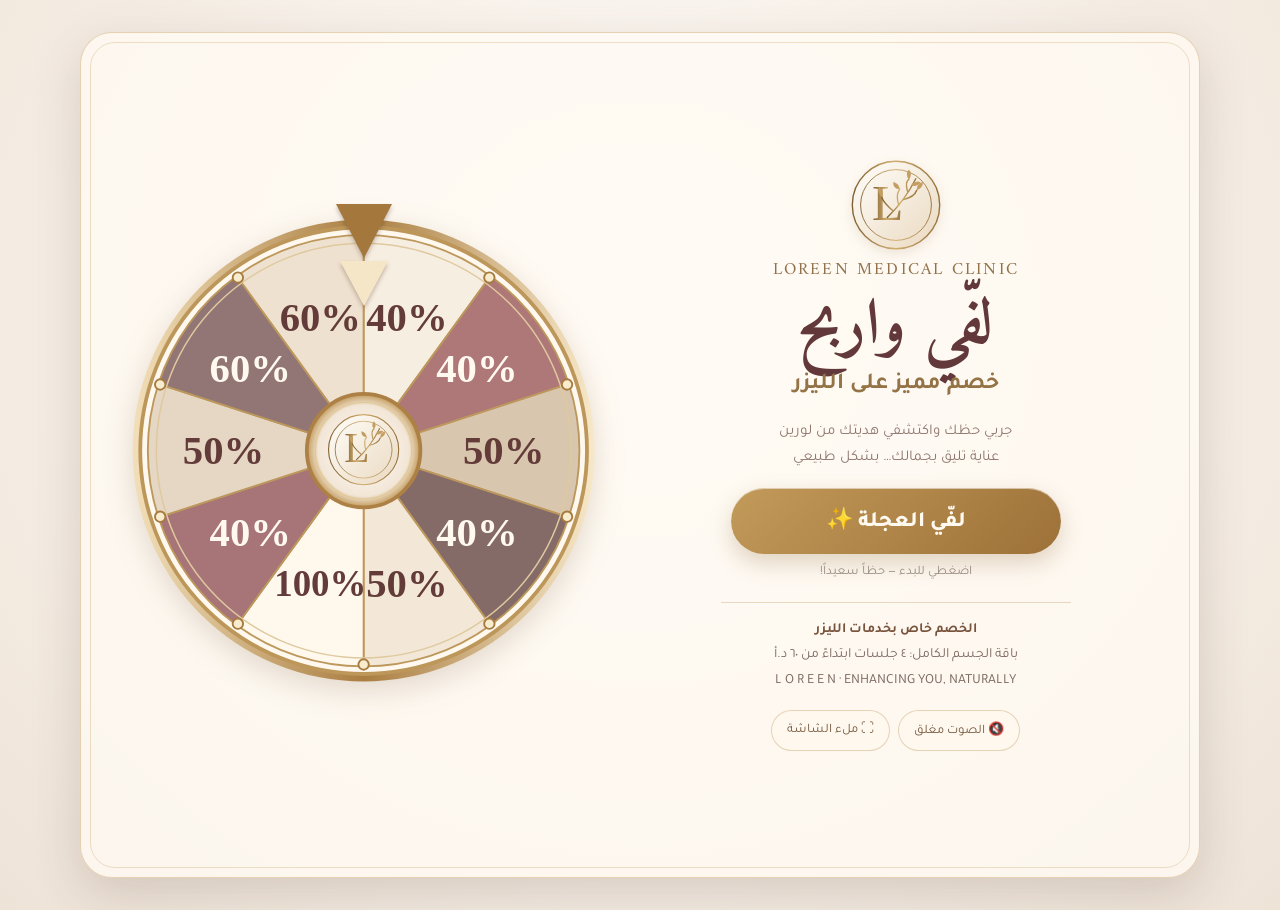
==== loreen-wheel/index.html @ 283c5f40 "Align wheel prizes to the pointer" ====
<!doctype html>
<html lang="ar" dir="rtl"><head><meta charset="utf-8"><meta name="viewport" content="width=device-width,initial-scale=1,maximum-scale=1,user-scalable=no,viewport-fit=cover"><meta name="theme-color" content="#f8f3eb"><meta name="description" content="عجلة لورين التفاعلية — لفّي واربح خصم على الليزر"><link rel="manifest" href="./manifest.json"><link rel="icon" href="./icon.svg"><title>لفّي واربح | لورين</title><style>
@import url('https://fonts.googleapis.com/css2?family=Amiri:wght@400;700&family=Tajawal:wght@400;500;700;800&display=swap');
:root{--ink:#5e3334;--gold:#b58a4a;--cream:#faf6ef;--rose:#ae7478;--mauve:#8c6968;--sage:#989078;--shadow:0 16px 50px #563b3030}*{box-sizing:border-box}html,body{margin:0;min-height:100%;font-family:Tajawal,Arial,sans-serif;color:var(--ink);background:radial-gradient(ellipse at 50% 35%,#fffdf9 0,#f7f0e8 55%,#eee3d7 100%);overscroll-behavior:none}body{min-height:100dvh;display:flex;align-items:center;justify-content:center;padding:clamp(12px,3vw,32px);overflow-x:hidden}.app{width:min(100%,1120px);min-height:min(94dvh,920px);display:grid;grid-template-columns:1fr .92fr;align-items:center;gap:clamp(14px,3vw,42px);padding:clamp(18px,4vw,46px);border:1px solid #c9a56d77;border-radius:32px;background:#fffaf3c9;box-shadow:var(--shadow);position:relative;overflow:hidden}.app:before{content:"";position:absolute;inset:9px;border:1px solid #c9a56d55;border-radius:25px;pointer-events:none}.copy{text-align:center;z-index:1}.brand{display:flex;justify-content:center;margin-bottom:4px}.brand img{width:92px;height:92px;filter:drop-shadow(0 4px 6px #8f6c3e24)}.eyebrow{font-family:Amiri,serif;letter-spacing:.13em;font-size:clamp(13px,1.5vw,17px);color:#92724c;margin:0 0 8px}.title{font-family:Amiri,serif;font-size:clamp(34px,5vw,64px);line-height:1.08;margin:0;color:#62383a;font-weight:700}.subtitle{font-size:clamp(17px,2vw,23px);font-weight:700;color:#947347;margin:9px 0 20px}.tagline{font-size:15px;color:#8f7770;line-height:1.7;margin:0 auto 18px;max-width:340px}.spinbtn,.secondary{border:0;font:inherit;cursor:pointer;touch-action:manipulation}.spinbtn{min-height:66px;width:min(100%,330px);border-radius:999px;color:#fff9ef;font-size:22px;font-weight:800;background:linear-gradient(135deg,#c29a5a,#9d7138);box-shadow:0 9px 22px #906b3c45,inset 0 1px 0 #fff8;transition:transform .15s,filter .2s}.spinbtn:active{transform:scale(.97)}.spinbtn:disabled{opacity:.6;cursor:wait}.hint{font-size:13px;color:#9b8c80;margin:11px 0 0}.notes{margin:21px auto 0;max-width:350px;border-top:1px solid #bd9b6a5c;padding-top:15px;font-size:14px;line-height:1.8;color:#7c6961}.notes strong{color:#79543d}.controls{display:flex;gap:8px;justify-content:center;margin-top:16px;flex-wrap:wrap}.secondary{padding:10px 15px;border-radius:999px;background:#fff8ef;border:1px solid #c9a56d75;color:#75593e;font-size:13px}.wheelbox{width:min(100%,min(72vw,650px));justify-self:center;position:relative;z-index:1;aspect-ratio:1}.wheel{width:100%;height:100%;filter:drop-shadow(0 9px 15px #6e4e2f30);transition:transform 5.4s cubic-bezier(.12,.76,.14,1);will-change:transform}.pointer{position:absolute;z-index:3;top:-2.2%;left:50%;transform:translateX(-50%);width:0;height:0;border-left:clamp(18px,2.7vw,28px) solid transparent;border-right:clamp(18px,2.7vw,28px) solid transparent;border-top:clamp(38px,5vw,54px) solid #a4773c;filter:drop-shadow(0 3px 2px #4e321a4d)}.pointer:after{content:"";position:absolute;top:3px;left:calc(clamp(18px,2.7vw,28px)*-1 + 4px);width:0;height:0;border-left:calc(clamp(18px,2.7vw,28px) - 4px) solid transparent;border-right:calc(clamp(18px,2.7vw,28px) - 4px) solid transparent;border-top:calc(clamp(38px,5vw,54px) - 9px) solid #f6e6c8}.overlay{position:fixed;inset:0;z-index:9;display:none;align-items:center;justify-content:center;padding:22px;background:#271d1c88;backdrop-filter:blur(5px)}.overlay.show{display:flex}.result{width:min(92vw,500px);text-align:center;border-radius:28px;padding:34px 25px;background:linear-gradient(150deg,#fffdf7,#f5e9da);border:2px solid #c49d60;box-shadow:0 20px 75px #170f0e70;animation:pop .4s cubic-bezier(.2,.9,.2,1.2)}@keyframes pop{from{transform:scale(.75);opacity:0}to{transform:scale(1);opacity:1}}.result .small{font-family:Amiri,serif;color:#977648;letter-spacing:.12em}.result h2{font-family:Amiri,serif;font-size:clamp(26px,6vw,38px);margin:8px 0;color:#62383a}.discount{font-size:clamp(78px,19vw,116px);font-family:Amiri,serif;font-weight:bold;line-height:1;color:#a67b40;text-shadow:0 3px 0 #e7d4ae;margin:3px}.result p{color:#806e61;line-height:1.7}.result .spinbtn{margin-top:12px}.footer{font-size:11px;color:#a09082;margin-top:16px}
@media(max-width:760px){body{padding:0}.app{min-height:100dvh;width:100%;border-radius:0;border:0;grid-template-columns:1fr;grid-template-rows:auto 1fr;gap:5px;padding:calc(12px + env(safe-area-inset-top)) 20px calc(14px + env(safe-area-inset-bottom));align-content:center}.app:before{inset:8px;border-radius:0}.copy{grid-row:1}.brand img{width:65px;height:65px}.title{font-size:clamp(33px,9vw,48px)}.subtitle{margin:4px 0 8px}.tagline{font-size:14px;margin-bottom:12px}.notes{margin-top:10px;padding-top:8px;line-height:1.55}.wheelbox{width:min(86vw,56dvh,480px);grid-row:2}.spinbtn{min-height:58px}.hint{margin:7px 0 0}.controls{margin-top:8px}.notes .desktop{display:none}}
@media(max-height:700px) and (orientation:landscape){.app{grid-template-columns:1fr 1fr;min-height:100dvh;padding:12px 26px;gap:15px}.brand img{width:54px;height:54px}.title{font-size:36px}.subtitle{margin:4px}.tagline{margin:5px auto;font-size:13px}.notes{margin-top:8px;padding-top:8px}.wheelbox{width:min(75vh,44vw,470px)}}
@media(prefers-reduced-motion:reduce){.wheel{transition-duration:1s}.result{animation:none}}
</style></head><body><main class="app"><section class="copy"><div class="brand"><img src="./icon.svg" alt="شعار لورين"></div><p class="eyebrow">LOREEN MEDICAL CLINIC</p><h1 class="title">لفّي واربح</h1><p class="subtitle">خصم مميز على الليزر</p><p class="tagline">جربي حظك واكتشفي هديتك من لورين<br>عناية تليق بجمالك… بشكل طبيعي</p><button id="spin" class="spinbtn">لفّي العجلة ✨</button><p class="hint" id="hint">اضغطي للبدء — حظاً سعيداً!</p><div class="notes"><strong>الخصم خاص بخدمات الليزر</strong><br><span>باقة الجسم الكامل: ٤ جلسات ابتداءً من ٦٠ د.أ</span><br><span class="desktop">L O R E E N · ENHANCING YOU, NATURALLY</span></div><div class="controls"><button class="secondary" id="sound" aria-pressed="false">🔇 الصوت مغلق</button><button class="secondary" id="full">⛶ ملء الشاشة</button><button class="secondary" id="install" hidden>＋ تثبيت التطبيق</button></div></section><section class="wheelbox" aria-label="عجلة الخصومات"><div class="pointer"></div><svg id="wheel" class="wheel" viewBox="0 0 500 500" role="img" aria-label="عجلة خصومات ٤٠ و٥٠ و٦٠ و١٠٠ بالمئة"><defs><radialGradient id="hub"><stop stop-color="#fffdf7"/><stop offset=".8" stop-color="#f2e6d7"/><stop offset="1" stop-color="#c29a5a"/></radialGradient><linearGradient id="gold"><stop stop-color="#f2dfb9"/><stop offset=".5" stop-color="#aa7e42"/><stop offset="1" stop-color="#f7e8c9"/></linearGradient></defs><circle cx="250" cy="250" r="244" fill="url(#gold)"/><circle cx="250" cy="250" r="236" fill="#fff8ee"/><g id="segments"></g><circle cx="250" cy="250" r="236" fill="none" stroke="#bd965a" stroke-width="4"/><circle cx="250" cy="250" r="219" fill="none" stroke="#dfc99f" stroke-width="1.6"/><g id="studs"></g><circle cx="250" cy="250" r="60" fill="url(#hub)" stroke="#ad8145" stroke-width="4"/><circle cx="250" cy="250" r="51" fill="none" stroke="#e2c998" stroke-width="1.5"/><image href="./icon.svg" x="211" y="210" width="78" height="78"/></svg></section></main><div class="overlay" id="overlay" role="dialog" aria-modal="true" aria-labelledby="won"><div class="result"><div class="small">LOREEN MEDICAL CLINIC</div><h2 id="won">مبروك! هديتك من لورين</h2><div class="discount" id="discount">٤٠٪</div><p>خصمك على خدمات الليزر<br>أبرزي هذه الشاشة لفريق لورين للاستفادة من العرض.</p><button class="spinbtn" id="again">جرّبي مرة ثانية</button><div class="footer">ENHANCING YOU, NATURALLY</div></div></div><script>
const prizes=[40,40,50,40,50,100,40,50,60,60], colors=['#f7eee2','#ae7778','#d9c6ae','#856b68','#f3e8d7','#fff8ed','#a77478','#e5d7c4','#927675','#eee1cf'];
const svgNS='http://www.w3.org/2000/svg', group=document.querySelector('#segments'), studs=document.querySelector('#studs');
function polar(r,a){let t=(a-90)*Math.PI/180;return [250+r*Math.cos(t),250+r*Math.sin(t)]}
prizes.forEach((prize,i)=>{let a0=i*36,a1=(i+1)*36,p1=polar(228,a0),p2=polar(228,a1);let path=document.createElementNS(svgNS,'path');path.setAttribute('d',`M 250 250 L ${p1[0]} ${p1[1]} A 228 228 0 0 1 ${p2[0]} ${p2[1]} Z`);path.setAttribute('fill',colors[i]);path.setAttribute('stroke','#bd985c');path.setAttribute('stroke-width','2');group.appendChild(path);let [x,y]=polar(148,a0+18),text=document.createElementNS(svgNS,'text');text.setAttribute('x',x);text.setAttribute('y',y);text.setAttribute('text-anchor','middle');text.setAttribute('dominant-baseline','central');text.setAttribute('font-family','Georgia,serif');text.setAttribute('font-weight','bold');text.setAttribute('font-size',prize===100?'39':'43');text.setAttribute('fill',(i===1||i===3||i===6||i===8)?'#fff9f0':'#633c39');text.textContent=prize+'%';group.appendChild(text);let [sx,sy]=polar(226,a0);let c=document.createElementNS(svgNS,'circle');c.setAttribute('cx',sx);c.setAttribute('cy',sy);c.setAttribute('r','5.5');c.setAttribute('fill','#f8eccf');c.setAttribute('stroke','#a77b3e');c.setAttribute('stroke-width','2');studs.appendChild(c)});
const wheel=document.querySelector('#wheel'),spin=document.querySelector('#spin'),hint=document.querySelector('#hint'),overlay=document.querySelector('#overlay');let current=0,busy=false,soundOn=false,ctx=null,lastTick=0;
function vibrate(pattern){if(navigator.vibrate)navigator.vibrate(pattern)}
function tone(freq=720,dur=.035,vol=.03){if(!soundOn)return;try{ctx ||= new (window.AudioContext||window.webkitAudioContext)();let o=ctx.createOscillator(),g=ctx.createGain();o.frequency.value=freq;o.type='sine';g.gain.setValueAtTime(vol,ctx.currentTime);g.gain.exponentialRampToValueAtTime(.001,ctx.currentTime+dur);o.connect(g);g.connect(ctx.destination);o.start();o.stop(ctx.currentTime+dur)}catch{}}
function rand(n){let a=new Uint32Array(1);crypto.getRandomValues(a);return a[0]%n}
spin.addEventListener('click',()=>{if(busy)return;busy=true;spin.disabled=true;hint.textContent='العجلة تدور…';let idx=rand(prizes.length),target=(342-idx*36+360)%360,now=((current%360)+360)%360,delta=(target-now+360)%360,turns=5+rand(3),start=current,end=current+turns*360+delta,duration=5400+rand(900),t0=performance.now();vibrate(18);tone(520,.08,.05);function frame(t){let q=Math.min(1,(t-t0)/duration),ease=1-Math.pow(1-q,4);current=start+(end-start)*ease;wheel.style.transform=`rotate(${current}deg)`;let tick=Math.floor(current/36);if(tick!==lastTick){lastTick=tick;vibrate(10);tone(650,.025,.018)}if(q<1)requestAnimationFrame(frame);else{current=end;busy=false;spin.disabled=false;const win=prizes[idx];document.querySelector('#discount').textContent=win.toLocaleString('ar-EG')+'٪';overlay.classList.add('show');vibrate([35,50,65]);tone(880,.16,.055);hint.textContent='اضغطي للبدء — حظاً سعيداً!'}}requestAnimationFrame(frame)});
document.querySelector('#again').addEventListener('click',()=>overlay.classList.remove('show'));overlay.addEventListener('click',e=>{if(e.target===overlay)overlay.classList.remove('show')});document.addEventListener('keydown',e=>{if(e.key==='Escape')overlay.classList.remove('show')});
document.querySelector('#sound').addEventListener('click',e=>{soundOn=!soundOn;e.currentTarget.textContent=soundOn?'🔊 الصوت يعمل':'🔇 الصوت مغلق';e.currentTarget.setAttribute('aria-pressed',soundOn);tone(700,.05)});
document.querySelector('#full').addEventListener('click',async()=>{try{if(!document.fullscreenElement)await document.documentElement.requestFullscreen();else await document.exitFullscreen()}catch{hint.textContent='لأفضل عرض، اختاري ملء الشاشة من إعدادات المتصفح'}});
let installPrompt;window.addEventListener('beforeinstallprompt',e=>{e.preventDefault();installPrompt=e;document.querySelector('#install').hidden=false});document.querySelector('#install').addEventListener('click',async()=>{if(installPrompt){installPrompt.prompt();await installPrompt.userChoice;installPrompt=null}else hint.textContent='على iPad: اضغطي مشاركة ثم إضافة إلى الشاشة الرئيسية'});if('serviceWorker'in navigator)window.addEventListener('load',()=>navigator.serviceWorker.register('./sw.js').catch(()=>{}));
if('wakeLock'in navigator){let lock;const request=async()=>{try{lock=await navigator.wakeLock.request('screen')}catch{}};request();document.addEventListener('visibilitychange',()=>{if(document.visibilityState==='visible')request()})}
</script></body></html>
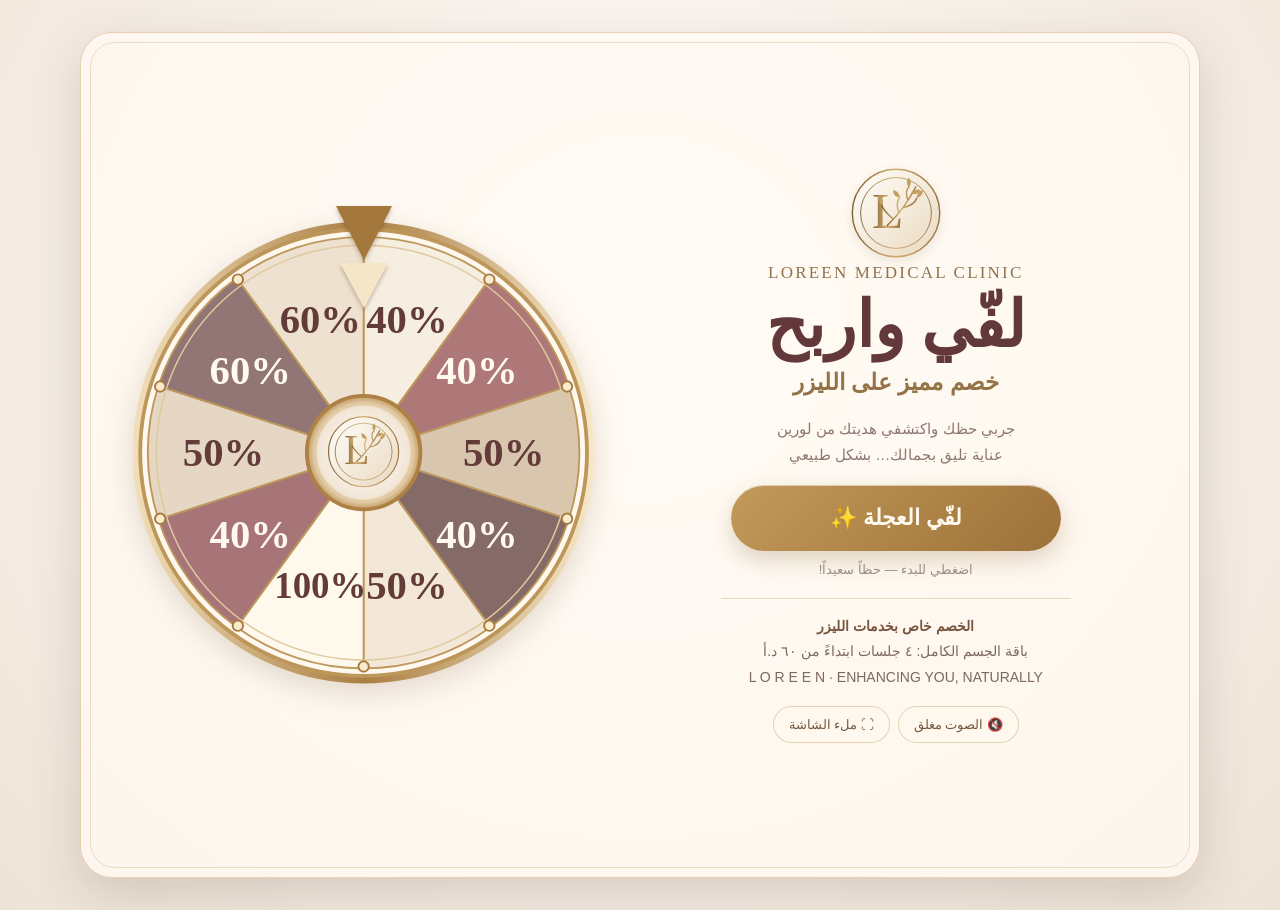
==== commit d64ed1e2: "Remove blocking external font dependency" ====
--- a/loreen-wheel/index.html
+++ b/loreen-wheel/index.html
@@ -1,7 +1,7 @@
 <!doctype html>
 <html lang="ar" dir="rtl"><head><meta charset="utf-8"><meta name="viewport" content="width=device-width,initial-scale=1,maximum-scale=1,user-scalable=no,viewport-fit=cover"><meta name="theme-color" content="#f8f3eb"><meta name="description" content="عجلة لورين التفاعلية — لفّي واربح خصم على الليزر"><link rel="manifest" href="./manifest.json"><link rel="icon" href="./icon.svg"><title>لفّي واربح | لورين</title><style>
-@import url('https://fonts.googleapis.com/css2?family=Amiri:wght@400;700&family=Tajawal:wght@400;500;700;800&display=swap');
-:root{--ink:#5e3334;--gold:#b58a4a;--cream:#faf6ef;--rose:#ae7478;--mauve:#8c6968;--sage:#989078;--shadow:0 16px 50px #563b3030}*{box-sizing:border-box}html,body{margin:0;min-height:100%;font-family:Tajawal,Arial,sans-serif;color:var(--ink);background:radial-gradient(ellipse at 50% 35%,#fffdf9 0,#f7f0e8 55%,#eee3d7 100%);overscroll-behavior:none}body{min-height:100dvh;display:flex;align-items:center;justify-content:center;padding:clamp(12px,3vw,32px);overflow-x:hidden}.app{width:min(100%,1120px);min-height:min(94dvh,920px);display:grid;grid-template-columns:1fr .92fr;align-items:center;gap:clamp(14px,3vw,42px);padding:clamp(18px,4vw,46px);border:1px solid #c9a56d77;border-radius:32px;background:#fffaf3c9;box-shadow:var(--shadow);position:relative;overflow:hidden}.app:before{content:"";position:absolute;inset:9px;border:1px solid #c9a56d55;border-radius:25px;pointer-events:none}.copy{text-align:center;z-index:1}.brand{display:flex;justify-content:center;margin-bottom:4px}.brand img{width:92px;height:92px;filter:drop-shadow(0 4px 6px #8f6c3e24)}.eyebrow{font-family:Amiri,serif;letter-spacing:.13em;font-size:clamp(13px,1.5vw,17px);color:#92724c;margin:0 0 8px}.title{font-family:Amiri,serif;font-size:clamp(34px,5vw,64px);line-height:1.08;margin:0;color:#62383a;font-weight:700}.subtitle{font-size:clamp(17px,2vw,23px);font-weight:700;color:#947347;margin:9px 0 20px}.tagline{font-size:15px;color:#8f7770;line-height:1.7;margin:0 auto 18px;max-width:340px}.spinbtn,.secondary{border:0;font:inherit;cursor:pointer;touch-action:manipulation}.spinbtn{min-height:66px;width:min(100%,330px);border-radius:999px;color:#fff9ef;font-size:22px;font-weight:800;background:linear-gradient(135deg,#c29a5a,#9d7138);box-shadow:0 9px 22px #906b3c45,inset 0 1px 0 #fff8;transition:transform .15s,filter .2s}.spinbtn:active{transform:scale(.97)}.spinbtn:disabled{opacity:.6;cursor:wait}.hint{font-size:13px;color:#9b8c80;margin:11px 0 0}.notes{margin:21px auto 0;max-width:350px;border-top:1px solid #bd9b6a5c;padding-top:15px;font-size:14px;line-height:1.8;color:#7c6961}.notes strong{color:#79543d}.controls{display:flex;gap:8px;justify-content:center;margin-top:16px;flex-wrap:wrap}.secondary{padding:10px 15px;border-radius:999px;background:#fff8ef;border:1px solid #c9a56d75;color:#75593e;font-size:13px}.wheelbox{width:min(100%,min(72vw,650px));justify-self:center;position:relative;z-index:1;aspect-ratio:1}.wheel{width:100%;height:100%;filter:drop-shadow(0 9px 15px #6e4e2f30);transition:transform 5.4s cubic-bezier(.12,.76,.14,1);will-change:transform}.pointer{position:absolute;z-index:3;top:-2.2%;left:50%;transform:translateX(-50%);width:0;height:0;border-left:clamp(18px,2.7vw,28px) solid transparent;border-right:clamp(18px,2.7vw,28px) solid transparent;border-top:clamp(38px,5vw,54px) solid #a4773c;filter:drop-shadow(0 3px 2px #4e321a4d)}.pointer:after{content:"";position:absolute;top:3px;left:calc(clamp(18px,2.7vw,28px)*-1 + 4px);width:0;height:0;border-left:calc(clamp(18px,2.7vw,28px) - 4px) solid transparent;border-right:calc(clamp(18px,2.7vw,28px) - 4px) solid transparent;border-top:calc(clamp(38px,5vw,54px) - 9px) solid #f6e6c8}.overlay{position:fixed;inset:0;z-index:9;display:none;align-items:center;justify-content:center;padding:22px;background:#271d1c88;backdrop-filter:blur(5px)}.overlay.show{display:flex}.result{width:min(92vw,500px);text-align:center;border-radius:28px;padding:34px 25px;background:linear-gradient(150deg,#fffdf7,#f5e9da);border:2px solid #c49d60;box-shadow:0 20px 75px #170f0e70;animation:pop .4s cubic-bezier(.2,.9,.2,1.2)}@keyframes pop{from{transform:scale(.75);opacity:0}to{transform:scale(1);opacity:1}}.result .small{font-family:Amiri,serif;color:#977648;letter-spacing:.12em}.result h2{font-family:Amiri,serif;font-size:clamp(26px,6vw,38px);margin:8px 0;color:#62383a}.discount{font-size:clamp(78px,19vw,116px);font-family:Amiri,serif;font-weight:bold;line-height:1;color:#a67b40;text-shadow:0 3px 0 #e7d4ae;margin:3px}.result p{color:#806e61;line-height:1.7}.result .spinbtn{margin-top:12px}.footer{font-size:11px;color:#a09082;margin-top:16px}
+
+:root{--ink:#5e3334;--gold:#b58a4a;--cream:#faf6ef;--rose:#ae7478;--mauve:#8c6968;--sage:#989078;--shadow:0 16px 50px #563b3030}*{box-sizing:border-box}html,body{margin:0;min-height:100%;font-family:Tahoma,Arial,sans-serif;color:var(--ink);background:radial-gradient(ellipse at 50% 35%,#fffdf9 0,#f7f0e8 55%,#eee3d7 100%);overscroll-behavior:none}body{min-height:100dvh;display:flex;align-items:center;justify-content:center;padding:clamp(12px,3vw,32px);overflow-x:hidden}.app{width:min(100%,1120px);min-height:min(94dvh,920px);display:grid;grid-template-columns:1fr .92fr;align-items:center;gap:clamp(14px,3vw,42px);padding:clamp(18px,4vw,46px);border:1px solid #c9a56d77;border-radius:32px;background:#fffaf3c9;box-shadow:var(--shadow);position:relative;overflow:hidden}.app:before{content:"";position:absolute;inset:9px;border:1px solid #c9a56d55;border-radius:25px;pointer-events:none}.copy{text-align:center;z-index:1}.brand{display:flex;justify-content:center;margin-bottom:4px}.brand img{width:92px;height:92px;filter:drop-shadow(0 4px 6px #8f6c3e24)}.eyebrow{font-family:"Traditional Arabic","Noto Naskh Arabic",Georgia,serif;letter-spacing:.13em;font-size:clamp(13px,1.5vw,17px);color:#92724c;margin:0 0 8px}.title{font-family:"Traditional Arabic","Noto Naskh Arabic",Georgia,serif;font-size:clamp(34px,5vw,64px);line-height:1.08;margin:0;color:#62383a;font-weight:700}.subtitle{font-size:clamp(17px,2vw,23px);font-weight:700;color:#947347;margin:9px 0 20px}.tagline{font-size:15px;color:#8f7770;line-height:1.7;margin:0 auto 18px;max-width:340px}.spinbtn,.secondary{border:0;font:inherit;cursor:pointer;touch-action:manipulation}.spinbtn{min-height:66px;width:min(100%,330px);border-radius:999px;color:#fff9ef;font-size:22px;font-weight:800;background:linear-gradient(135deg,#c29a5a,#9d7138);box-shadow:0 9px 22px #906b3c45,inset 0 1px 0 #fff8;transition:transform .15s,filter .2s}.spinbtn:active{transform:scale(.97)}.spinbtn:disabled{opacity:.6;cursor:wait}.hint{font-size:13px;color:#9b8c80;margin:11px 0 0}.notes{margin:21px auto 0;max-width:350px;border-top:1px solid #bd9b6a5c;padding-top:15px;font-size:14px;line-height:1.8;color:#7c6961}.notes strong{color:#79543d}.controls{display:flex;gap:8px;justify-content:center;margin-top:16px;flex-wrap:wrap}.secondary{padding:10px 15px;border-radius:999px;background:#fff8ef;border:1px solid #c9a56d75;color:#75593e;font-size:13px}.wheelbox{width:min(100%,min(72vw,650px));justify-self:center;position:relative;z-index:1;aspect-ratio:1}.wheel{width:100%;height:100%;filter:drop-shadow(0 9px 15px #6e4e2f30);transition:transform 5.4s cubic-bezier(.12,.76,.14,1);will-change:transform}.pointer{position:absolute;z-index:3;top:-2.2%;left:50%;transform:translateX(-50%);width:0;height:0;border-left:clamp(18px,2.7vw,28px) solid transparent;border-right:clamp(18px,2.7vw,28px) solid transparent;border-top:clamp(38px,5vw,54px) solid #a4773c;filter:drop-shadow(0 3px 2px #4e321a4d)}.pointer:after{content:"";position:absolute;top:3px;left:calc(clamp(18px,2.7vw,28px)*-1 + 4px);width:0;height:0;border-left:calc(clamp(18px,2.7vw,28px) - 4px) solid transparent;border-right:calc(clamp(18px,2.7vw,28px) - 4px) solid transparent;border-top:calc(clamp(38px,5vw,54px) - 9px) solid #f6e6c8}.overlay{position:fixed;inset:0;z-index:9;display:none;align-items:center;justify-content:center;padding:22px;background:#271d1c88;backdrop-filter:blur(5px)}.overlay.show{display:flex}.result{width:min(92vw,500px);text-align:center;border-radius:28px;padding:34px 25px;background:linear-gradient(150deg,#fffdf7,#f5e9da);border:2px solid #c49d60;box-shadow:0 20px 75px #170f0e70;animation:pop .4s cubic-bezier(.2,.9,.2,1.2)}@keyframes pop{from{transform:scale(.75);opacity:0}to{transform:scale(1);opacity:1}}.result .small{font-family:"Traditional Arabic","Noto Naskh Arabic",Georgia,serif;color:#977648;letter-spacing:.12em}.result h2{font-family:"Traditional Arabic","Noto Naskh Arabic",Georgia,serif;font-size:clamp(26px,6vw,38px);margin:8px 0;color:#62383a}.discount{font-size:clamp(78px,19vw,116px);font-family:"Traditional Arabic","Noto Naskh Arabic",Georgia,serif;font-weight:bold;line-height:1;color:#a67b40;text-shadow:0 3px 0 #e7d4ae;margin:3px}.result p{color:#806e61;line-height:1.7}.result .spinbtn{margin-top:12px}.footer{font-size:11px;color:#a09082;margin-top:16px}
 @media(max-width:760px){body{padding:0}.app{min-height:100dvh;width:100%;border-radius:0;border:0;grid-template-columns:1fr;grid-template-rows:auto 1fr;gap:5px;padding:calc(12px + env(safe-area-inset-top)) 20px calc(14px + env(safe-area-inset-bottom));align-content:center}.app:before{inset:8px;border-radius:0}.copy{grid-row:1}.brand img{width:65px;height:65px}.title{font-size:clamp(33px,9vw,48px)}.subtitle{margin:4px 0 8px}.tagline{font-size:14px;margin-bottom:12px}.notes{margin-top:10px;padding-top:8px;line-height:1.55}.wheelbox{width:min(86vw,56dvh,480px);grid-row:2}.spinbtn{min-height:58px}.hint{margin:7px 0 0}.controls{margin-top:8px}.notes .desktop{display:none}}
 @media(max-height:700px) and (orientation:landscape){.app{grid-template-columns:1fr 1fr;min-height:100dvh;padding:12px 26px;gap:15px}.brand img{width:54px;height:54px}.title{font-size:36px}.subtitle{margin:4px}.tagline{margin:5px auto;font-size:13px}.notes{margin-top:8px;padding-top:8px}.wheelbox{width:min(75vh,44vw,470px)}}
 @media(prefers-reduced-motion:reduce){.wheel{transition-duration:1s}.result{animation:none}}
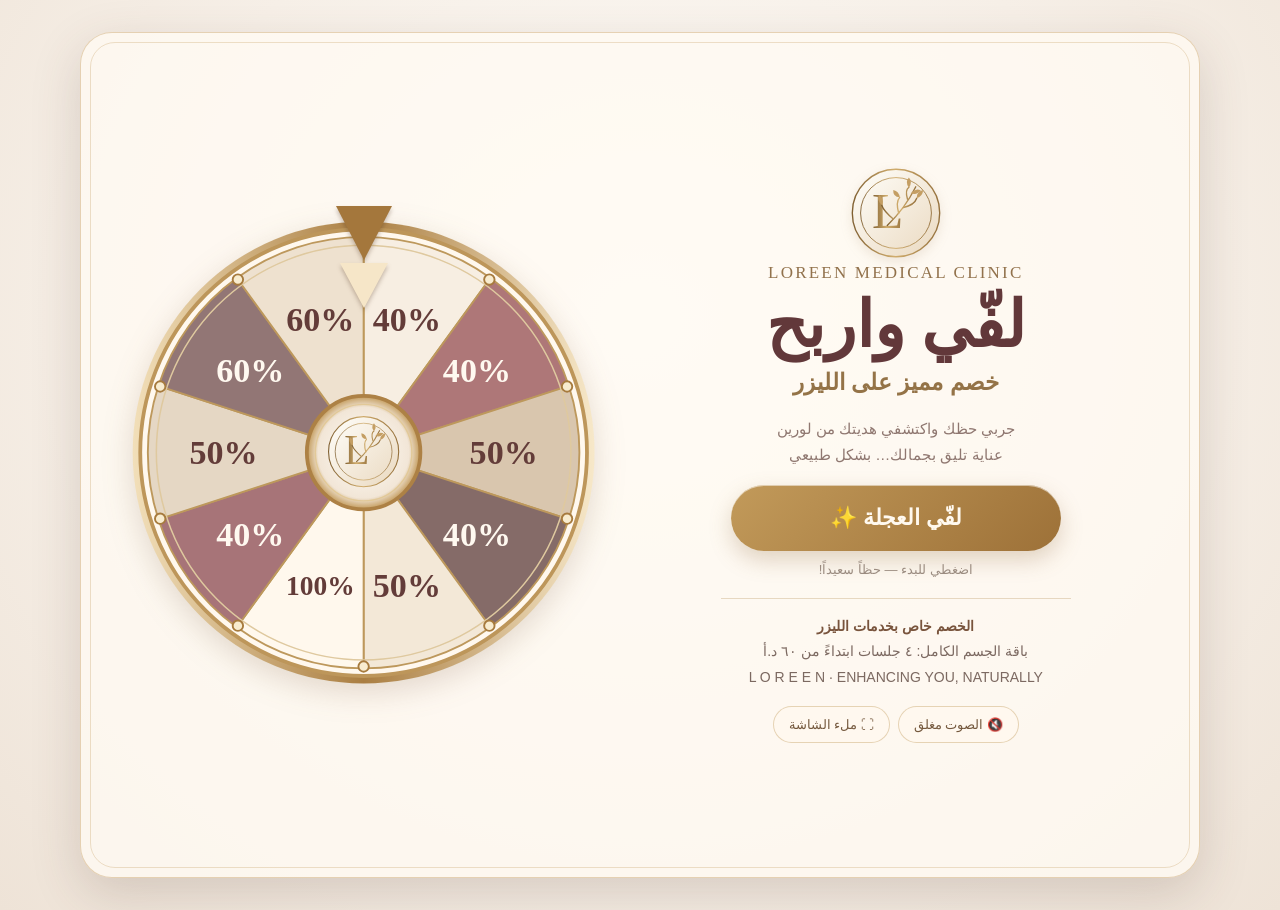
==== commit cf269464: "Improve desktop wheel label spacing" ====
--- a/loreen-wheel/index.html
+++ b/loreen-wheel/index.html
@@ -9,7 +9,7 @@
 const prizes=[40,40,50,40,50,100,40,50,60,60], colors=['#f7eee2','#ae7778','#d9c6ae','#856b68','#f3e8d7','#fff8ed','#a77478','#e5d7c4','#927675','#eee1cf'];
 const svgNS='http://www.w3.org/2000/svg', group=document.querySelector('#segments'), studs=document.querySelector('#studs');
 function polar(r,a){let t=(a-90)*Math.PI/180;return [250+r*Math.cos(t),250+r*Math.sin(t)]}
-prizes.forEach((prize,i)=>{let a0=i*36,a1=(i+1)*36,p1=polar(228,a0),p2=polar(228,a1);let path=document.createElementNS(svgNS,'path');path.setAttribute('d',`M 250 250 L ${p1[0]} ${p1[1]} A 228 228 0 0 1 ${p2[0]} ${p2[1]} Z`);path.setAttribute('fill',colors[i]);path.setAttribute('stroke','#bd985c');path.setAttribute('stroke-width','2');group.appendChild(path);let [x,y]=polar(148,a0+18),text=document.createElementNS(svgNS,'text');text.setAttribute('x',x);text.setAttribute('y',y);text.setAttribute('text-anchor','middle');text.setAttribute('dominant-baseline','central');text.setAttribute('font-family','Georgia,serif');text.setAttribute('font-weight','bold');text.setAttribute('font-size',prize===100?'39':'43');text.setAttribute('fill',(i===1||i===3||i===6||i===8)?'#fff9f0':'#633c39');text.textContent=prize+'%';group.appendChild(text);let [sx,sy]=polar(226,a0);let c=document.createElementNS(svgNS,'circle');c.setAttribute('cx',sx);c.setAttribute('cy',sy);c.setAttribute('r','5.5');c.setAttribute('fill','#f8eccf');c.setAttribute('stroke','#a77b3e');c.setAttribute('stroke-width','2');studs.appendChild(c)});
+prizes.forEach((prize,i)=>{let a0=i*36,a1=(i+1)*36,p1=polar(228,a0),p2=polar(228,a1);let path=document.createElementNS(svgNS,'path');path.setAttribute('d',`M 250 250 L ${p1[0]} ${p1[1]} A 228 228 0 0 1 ${p2[0]} ${p2[1]} Z`);path.setAttribute('fill',colors[i]);path.setAttribute('stroke','#bd985c');path.setAttribute('stroke-width','2');group.appendChild(path);let [x,y]=polar(148,a0+18),text=document.createElementNS(svgNS,'text');text.setAttribute('x',x);text.setAttribute('y',y);text.setAttribute('text-anchor','middle');text.setAttribute('dominant-baseline','central');text.setAttribute('font-family','Georgia,serif');text.setAttribute('font-weight','bold');text.setAttribute('font-size',prize===100?'29':'36');text.setAttribute('fill',(i===1||i===3||i===6||i===8)?'#fff9f0':'#633c39');text.textContent=prize+'%';group.appendChild(text);let [sx,sy]=polar(226,a0);let c=document.createElementNS(svgNS,'circle');c.setAttribute('cx',sx);c.setAttribute('cy',sy);c.setAttribute('r','5.5');c.setAttribute('fill','#f8eccf');c.setAttribute('stroke','#a77b3e');c.setAttribute('stroke-width','2');studs.appendChild(c)});
 const wheel=document.querySelector('#wheel'),spin=document.querySelector('#spin'),hint=document.querySelector('#hint'),overlay=document.querySelector('#overlay');let current=0,busy=false,soundOn=false,ctx=null,lastTick=0;
 function vibrate(pattern){if(navigator.vibrate)navigator.vibrate(pattern)}
 function tone(freq=720,dur=.035,vol=.03){if(!soundOn)return;try{ctx ||= new (window.AudioContext||window.webkitAudioContext)();let o=ctx.createOscillator(),g=ctx.createGain();o.frequency.value=freq;o.type='sine';g.gain.setValueAtTime(vol,ctx.currentTime);g.gain.exponentialRampToValueAtTime(.001,ctx.currentTime+dur);o.connect(g);g.connect(ctx.destination);o.start();o.stop(ctx.currentTime+dur)}catch{}}
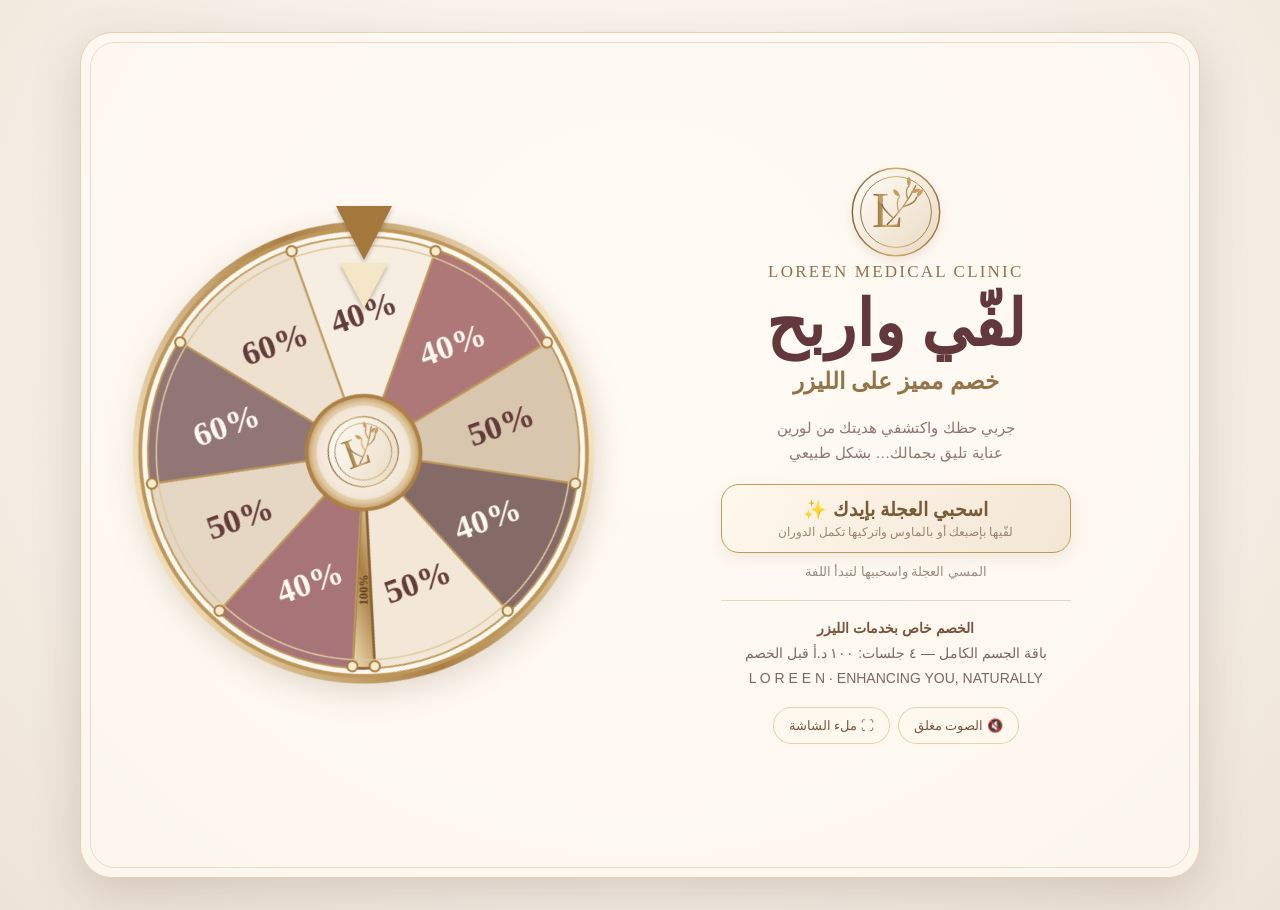
==== commit fdbbf7c0: "Make the wheel hand-spun and show the discounted package price" ====
--- a/loreen-wheel/index.html
+++ b/loreen-wheel/index.html
@@ -1,23 +1,37 @@
 <!doctype html>
 <html lang="ar" dir="rtl"><head><meta charset="utf-8"><meta name="viewport" content="width=device-width,initial-scale=1,maximum-scale=1,user-scalable=no,viewport-fit=cover"><meta name="theme-color" content="#f8f3eb"><meta name="description" content="عجلة لورين التفاعلية — لفّي واربح خصم على الليزر"><link rel="manifest" href="./manifest.json"><link rel="icon" href="./icon.svg"><title>لفّي واربح | لورين</title><style>
 
-:root{--ink:#5e3334;--gold:#b58a4a;--cream:#faf6ef;--rose:#ae7478;--mauve:#8c6968;--sage:#989078;--shadow:0 16px 50px #563b3030}*{box-sizing:border-box}html,body{margin:0;min-height:100%;font-family:Tahoma,Arial,sans-serif;color:var(--ink);background:radial-gradient(ellipse at 50% 35%,#fffdf9 0,#f7f0e8 55%,#eee3d7 100%);overscroll-behavior:none}body{min-height:100dvh;display:flex;align-items:center;justify-content:center;padding:clamp(12px,3vw,32px);overflow-x:hidden}.app{width:min(100%,1120px);min-height:min(94dvh,920px);display:grid;grid-template-columns:1fr .92fr;align-items:center;gap:clamp(14px,3vw,42px);padding:clamp(18px,4vw,46px);border:1px solid #c9a56d77;border-radius:32px;background:#fffaf3c9;box-shadow:var(--shadow);position:relative;overflow:hidden}.app:before{content:"";position:absolute;inset:9px;border:1px solid #c9a56d55;border-radius:25px;pointer-events:none}.copy{text-align:center;z-index:1}.brand{display:flex;justify-content:center;margin-bottom:4px}.brand img{width:92px;height:92px;filter:drop-shadow(0 4px 6px #8f6c3e24)}.eyebrow{font-family:"Traditional Arabic","Noto Naskh Arabic",Georgia,serif;letter-spacing:.13em;font-size:clamp(13px,1.5vw,17px);color:#92724c;margin:0 0 8px}.title{font-family:"Traditional Arabic","Noto Naskh Arabic",Georgia,serif;font-size:clamp(34px,5vw,64px);line-height:1.08;margin:0;color:#62383a;font-weight:700}.subtitle{font-size:clamp(17px,2vw,23px);font-weight:700;color:#947347;margin:9px 0 20px}.tagline{font-size:15px;color:#8f7770;line-height:1.7;margin:0 auto 18px;max-width:340px}.spinbtn,.secondary{border:0;font:inherit;cursor:pointer;touch-action:manipulation}.spinbtn{min-height:66px;width:min(100%,330px);border-radius:999px;color:#fff9ef;font-size:22px;font-weight:800;background:linear-gradient(135deg,#c29a5a,#9d7138);box-shadow:0 9px 22px #906b3c45,inset 0 1px 0 #fff8;transition:transform .15s,filter .2s}.spinbtn:active{transform:scale(.97)}.spinbtn:disabled{opacity:.6;cursor:wait}.hint{font-size:13px;color:#9b8c80;margin:11px 0 0}.notes{margin:21px auto 0;max-width:350px;border-top:1px solid #bd9b6a5c;padding-top:15px;font-size:14px;line-height:1.8;color:#7c6961}.notes strong{color:#79543d}.controls{display:flex;gap:8px;justify-content:center;margin-top:16px;flex-wrap:wrap}.secondary{padding:10px 15px;border-radius:999px;background:#fff8ef;border:1px solid #c9a56d75;color:#75593e;font-size:13px}.wheelbox{width:min(100%,min(72vw,650px));justify-self:center;position:relative;z-index:1;aspect-ratio:1}.wheel{width:100%;height:100%;filter:drop-shadow(0 9px 15px #6e4e2f30);transition:transform 5.4s cubic-bezier(.12,.76,.14,1);will-change:transform}.pointer{position:absolute;z-index:3;top:-2.2%;left:50%;transform:translateX(-50%);width:0;height:0;border-left:clamp(18px,2.7vw,28px) solid transparent;border-right:clamp(18px,2.7vw,28px) solid transparent;border-top:clamp(38px,5vw,54px) solid #a4773c;filter:drop-shadow(0 3px 2px #4e321a4d)}.pointer:after{content:"";position:absolute;top:3px;left:calc(clamp(18px,2.7vw,28px)*-1 + 4px);width:0;height:0;border-left:calc(clamp(18px,2.7vw,28px) - 4px) solid transparent;border-right:calc(clamp(18px,2.7vw,28px) - 4px) solid transparent;border-top:calc(clamp(38px,5vw,54px) - 9px) solid #f6e6c8}.overlay{position:fixed;inset:0;z-index:9;display:none;align-items:center;justify-content:center;padding:22px;background:#271d1c88;backdrop-filter:blur(5px)}.overlay.show{display:flex}.result{width:min(92vw,500px);text-align:center;border-radius:28px;padding:34px 25px;background:linear-gradient(150deg,#fffdf7,#f5e9da);border:2px solid #c49d60;box-shadow:0 20px 75px #170f0e70;animation:pop .4s cubic-bezier(.2,.9,.2,1.2)}@keyframes pop{from{transform:scale(.75);opacity:0}to{transform:scale(1);opacity:1}}.result .small{font-family:"Traditional Arabic","Noto Naskh Arabic",Georgia,serif;color:#977648;letter-spacing:.12em}.result h2{font-family:"Traditional Arabic","Noto Naskh Arabic",Georgia,serif;font-size:clamp(26px,6vw,38px);margin:8px 0;color:#62383a}.discount{font-size:clamp(78px,19vw,116px);font-family:"Traditional Arabic","Noto Naskh Arabic",Georgia,serif;font-weight:bold;line-height:1;color:#a67b40;text-shadow:0 3px 0 #e7d4ae;margin:3px}.result p{color:#806e61;line-height:1.7}.result .spinbtn{margin-top:12px}.footer{font-size:11px;color:#a09082;margin-top:16px}
+:root{--ink:#5e3334;--gold:#b58a4a;--cream:#faf6ef;--rose:#ae7478;--mauve:#8c6968;--sage:#989078;--shadow:0 16px 50px #563b3030}*{box-sizing:border-box}html,body{margin:0;min-height:100%;font-family:Tahoma,Arial,sans-serif;color:var(--ink);background:radial-gradient(ellipse at 50% 35%,#fffdf9 0,#f7f0e8 55%,#eee3d7 100%);overscroll-behavior:none}body{min-height:100dvh;display:flex;align-items:center;justify-content:center;padding:clamp(12px,3vw,32px);overflow-x:hidden}.app{width:min(100%,1120px);min-height:min(94dvh,920px);display:grid;grid-template-columns:1fr .92fr;align-items:center;gap:clamp(14px,3vw,42px);padding:clamp(18px,4vw,46px);border:1px solid #c9a56d77;border-radius:32px;background:#fffaf3c9;box-shadow:var(--shadow);position:relative;overflow:hidden}.app:before{content:"";position:absolute;inset:9px;border:1px solid #c9a56d55;border-radius:25px;pointer-events:none}.copy{text-align:center;z-index:1}.brand{display:flex;justify-content:center;margin-bottom:4px}.brand img{width:92px;height:92px;filter:drop-shadow(0 4px 6px #8f6c3e24)}.eyebrow{font-family:"Traditional Arabic","Noto Naskh Arabic",Georgia,serif;letter-spacing:.13em;font-size:clamp(13px,1.5vw,17px);color:#92724c;margin:0 0 8px}.title{font-family:"Traditional Arabic","Noto Naskh Arabic",Georgia,serif;font-size:clamp(34px,5vw,64px);line-height:1.08;margin:0;color:#62383a;font-weight:700}.subtitle{font-size:clamp(17px,2vw,23px);font-weight:700;color:#947347;margin:9px 0 20px}.tagline{font-size:15px;color:#8f7770;line-height:1.7;margin:0 auto 18px;max-width:340px}.spinbtn,.secondary{border:0;font:inherit;cursor:pointer;touch-action:manipulation}.spinbtn{min-height:66px;width:min(100%,330px);border-radius:999px;color:#fff9ef;font-size:22px;font-weight:800;background:linear-gradient(135deg,#c29a5a,#9d7138);box-shadow:0 9px 22px #906b3c45,inset 0 1px 0 #fff8;transition:transform .15s,filter .2s}.spinbtn:active{transform:scale(.97)}.spinbtn:disabled{opacity:.6;cursor:wait}.hint{font-size:13px;color:#9b8c80;margin:11px 0 0}.gesture{width:min(100%,350px);margin:14px auto 0;padding:13px 18px;border:1px solid #c29a5a;border-radius:18px;background:linear-gradient(120deg,#fff8ed,#f3e6d4);color:#795936;box-shadow:0 5px 15px #8a69401c}.gesture strong{display:block;font-size:19px}.gesture span{display:block;font-size:12px;color:#9b8571;margin-top:4px}.pricecard{width:min(100%,370px);margin:20px auto 0;padding:16px 20px;border:1px solid #c39b60;border-radius:18px;background:#fffaf2;text-align:right}.price-row{display:flex;justify-content:space-between;gap:12px;align-items:center;padding:7px 0;color:#78665a}.price-row+ .price-row{border-top:1px solid #decba9}.price-row strong{color:#6c4440}.price-row.final{font-size:19px;font-weight:800;color:#603738}.price-row.final strong{font-size:26px;color:#9c713c}.result .spinbtn{margin-top:18px}.notes{margin:21px auto 0;max-width:350px;border-top:1px solid #bd9b6a5c;padding-top:15px;font-size:14px;line-height:1.8;color:#7c6961}.notes strong{color:#79543d}.controls{display:flex;gap:8px;justify-content:center;margin-top:16px;flex-wrap:wrap}.secondary{padding:10px 15px;border-radius:999px;background:#fff8ef;border:1px solid #c9a56d75;color:#75593e;font-size:13px}.wheelbox{width:min(100%,min(72vw,650px));justify-self:center;position:relative;z-index:1;aspect-ratio:1;touch-action:none;user-select:none;-webkit-user-select:none;cursor:grab}.wheelbox.dragging{cursor:grabbing}.wheel{width:100%;height:100%;filter:drop-shadow(0 9px 15px #6e4e2f30);transition:none;will-change:transform;pointer-events:none;user-select:none}.pointer{position:absolute;z-index:3;top:-2.2%;left:50%;transform:translateX(-50%);width:0;height:0;border-left:clamp(18px,2.7vw,28px) solid transparent;border-right:clamp(18px,2.7vw,28px) solid transparent;border-top:clamp(38px,5vw,54px) solid #a4773c;filter:drop-shadow(0 3px 2px #4e321a4d)}.pointer:after{content:"";position:absolute;top:3px;left:calc(clamp(18px,2.7vw,28px)*-1 + 4px);width:0;height:0;border-left:calc(clamp(18px,2.7vw,28px) - 4px) solid transparent;border-right:calc(clamp(18px,2.7vw,28px) - 4px) solid transparent;border-top:calc(clamp(38px,5vw,54px) - 9px) solid #f6e6c8}.overlay{position:fixed;inset:0;z-index:9;display:none;align-items:center;justify-content:center;padding:22px;background:#271d1c88;backdrop-filter:blur(5px)}.overlay.show{display:flex}.result{width:min(92vw,500px);text-align:center;border-radius:28px;padding:34px 25px;background:linear-gradient(150deg,#fffdf7,#f5e9da);border:2px solid #c49d60;box-shadow:0 20px 75px #170f0e70;animation:pop .4s cubic-bezier(.2,.9,.2,1.2)}@keyframes pop{from{transform:scale(.75);opacity:0}to{transform:scale(1);opacity:1}}.result .small{font-family:"Traditional Arabic","Noto Naskh Arabic",Georgia,serif;color:#977648;letter-spacing:.12em}.result h2{font-family:"Traditional Arabic","Noto Naskh Arabic",Georgia,serif;font-size:clamp(26px,6vw,38px);margin:8px 0;color:#62383a}.discount{font-size:clamp(78px,19vw,116px);font-family:"Traditional Arabic","Noto Naskh Arabic",Georgia,serif;font-weight:bold;line-height:1;color:#a67b40;text-shadow:0 3px 0 #e7d4ae;margin:3px}.result p{color:#806e61;line-height:1.7}.result .spinbtn{margin-top:12px}.footer{font-size:11px;color:#a09082;margin-top:16px}
 @media(max-width:760px){body{padding:0}.app{min-height:100dvh;width:100%;border-radius:0;border:0;grid-template-columns:1fr;grid-template-rows:auto 1fr;gap:5px;padding:calc(12px + env(safe-area-inset-top)) 20px calc(14px + env(safe-area-inset-bottom));align-content:center}.app:before{inset:8px;border-radius:0}.copy{grid-row:1}.brand img{width:65px;height:65px}.title{font-size:clamp(33px,9vw,48px)}.subtitle{margin:4px 0 8px}.tagline{font-size:14px;margin-bottom:12px}.notes{margin-top:10px;padding-top:8px;line-height:1.55}.wheelbox{width:min(86vw,56dvh,480px);grid-row:2}.spinbtn{min-height:58px}.hint{margin:7px 0 0}.controls{margin-top:8px}.notes .desktop{display:none}}
 @media(max-height:700px) and (orientation:landscape){.app{grid-template-columns:1fr 1fr;min-height:100dvh;padding:12px 26px;gap:15px}.brand img{width:54px;height:54px}.title{font-size:36px}.subtitle{margin:4px}.tagline{margin:5px auto;font-size:13px}.notes{margin-top:8px;padding-top:8px}.wheelbox{width:min(75vh,44vw,470px)}}
 @media(prefers-reduced-motion:reduce){.wheel{transition-duration:1s}.result{animation:none}}
-</style></head><body><main class="app"><section class="copy"><div class="brand"><img src="./icon.svg" alt="شعار لورين"></div><p class="eyebrow">LOREEN MEDICAL CLINIC</p><h1 class="title">لفّي واربح</h1><p class="subtitle">خصم مميز على الليزر</p><p class="tagline">جربي حظك واكتشفي هديتك من لورين<br>عناية تليق بجمالك… بشكل طبيعي</p><button id="spin" class="spinbtn">لفّي العجلة ✨</button><p class="hint" id="hint">اضغطي للبدء — حظاً سعيداً!</p><div class="notes"><strong>الخصم خاص بخدمات الليزر</strong><br><span>باقة الجسم الكامل: ٤ جلسات ابتداءً من ٦٠ د.أ</span><br><span class="desktop">L O R E E N · ENHANCING YOU, NATURALLY</span></div><div class="controls"><button class="secondary" id="sound" aria-pressed="false">🔇 الصوت مغلق</button><button class="secondary" id="full">⛶ ملء الشاشة</button><button class="secondary" id="install" hidden>＋ تثبيت التطبيق</button></div></section><section class="wheelbox" aria-label="عجلة الخصومات"><div class="pointer"></div><svg id="wheel" class="wheel" viewBox="0 0 500 500" role="img" aria-label="عجلة خصومات ٤٠ و٥٠ و٦٠ و١٠٠ بالمئة"><defs><radialGradient id="hub"><stop stop-color="#fffdf7"/><stop offset=".8" stop-color="#f2e6d7"/><stop offset="1" stop-color="#c29a5a"/></radialGradient><linearGradient id="gold"><stop stop-color="#f2dfb9"/><stop offset=".5" stop-color="#aa7e42"/><stop offset="1" stop-color="#f7e8c9"/></linearGradient></defs><circle cx="250" cy="250" r="244" fill="url(#gold)"/><circle cx="250" cy="250" r="236" fill="#fff8ee"/><g id="segments"></g><circle cx="250" cy="250" r="236" fill="none" stroke="#bd965a" stroke-width="4"/><circle cx="250" cy="250" r="219" fill="none" stroke="#dfc99f" stroke-width="1.6"/><g id="studs"></g><circle cx="250" cy="250" r="60" fill="url(#hub)" stroke="#ad8145" stroke-width="4"/><circle cx="250" cy="250" r="51" fill="none" stroke="#e2c998" stroke-width="1.5"/><image href="./icon.svg" x="211" y="210" width="78" height="78"/></svg></section></main><div class="overlay" id="overlay" role="dialog" aria-modal="true" aria-labelledby="won"><div class="result"><div class="small">LOREEN MEDICAL CLINIC</div><h2 id="won">مبروك! هديتك من لورين</h2><div class="discount" id="discount">٤٠٪</div><p>خصمك على خدمات الليزر<br>أبرزي هذه الشاشة لفريق لورين للاستفادة من العرض.</p><button class="spinbtn" id="again">جرّبي مرة ثانية</button><div class="footer">ENHANCING YOU, NATURALLY</div></div></div><script>
-const prizes=[40,40,50,40,50,100,40,50,60,60], colors=['#f7eee2','#ae7778','#d9c6ae','#856b68','#f3e8d7','#fff8ed','#a77478','#e5d7c4','#927675','#eee1cf'];
+</style></head><body><main class="app"><section class="copy"><div class="brand"><img src="./icon.svg" alt="شعار لورين"></div><p class="eyebrow">LOREEN MEDICAL CLINIC</p><h1 class="title">لفّي واربح</h1><p class="subtitle">خصم مميز على الليزر</p><p class="tagline">جربي حظك واكتشفي هديتك من لورين<br>عناية تليق بجمالك… بشكل طبيعي</p><div class="gesture"><strong>اسحبي العجلة بإيدك ✨</strong><span>لفّيها بإصبعك أو بالماوس واتركيها تكمل الدوران</span></div><p class="hint" id="hint">المسي العجلة واسحبيها لتبدأ اللفة</p><div class="notes"><strong>الخصم خاص بخدمات الليزر</strong><br><span>باقة الجسم الكامل — ٤ جلسات: ١٠٠ د.أ قبل الخصم</span><br><span class="desktop">L O R E E N · ENHANCING YOU, NATURALLY</span></div><div class="controls"><button class="secondary" id="sound" aria-pressed="false">🔇 الصوت مغلق</button><button class="secondary" id="full">⛶ ملء الشاشة</button><button class="secondary" id="install" hidden>＋ تثبيت التطبيق</button></div></section><section class="wheelbox" id="wheelbox" aria-label="اسحبي العجلة بيدك للفوز بخصم الليزر"><div class="pointer"></div><svg id="wheel" class="wheel" viewBox="0 0 500 500" role="img" aria-label="عجلة خصومات ٤٠ و٥٠ و٦٠ و١٠٠ بالمئة"><defs><radialGradient id="hub"><stop stop-color="#fffdf7"/><stop offset=".8" stop-color="#f2e6d7"/><stop offset="1" stop-color="#c29a5a"/></radialGradient><linearGradient id="gold"><stop stop-color="#f2dfb9"/><stop offset=".5" stop-color="#aa7e42"/><stop offset="1" stop-color="#f7e8c9"/></linearGradient></defs><circle cx="250" cy="250" r="244" fill="url(#gold)"/><circle cx="250" cy="250" r="236" fill="#fff8ee"/><g id="segments"></g><circle cx="250" cy="250" r="236" fill="none" stroke="#bd965a" stroke-width="4"/><circle cx="250" cy="250" r="219" fill="none" stroke="#dfc99f" stroke-width="1.6"/><g id="studs"></g><circle cx="250" cy="250" r="60" fill="url(#hub)" stroke="#ad8145" stroke-width="4"/><circle cx="250" cy="250" r="51" fill="none" stroke="#e2c998" stroke-width="1.5"/><image href="./icon.svg" x="211" y="210" width="78" height="78"/></svg></section></main><div class="overlay" id="overlay" role="dialog" aria-modal="true" aria-labelledby="won"><div class="result"><div class="small">LOREEN MEDICAL CLINIC</div><h2 id="won">مبروك! هديتك من لورين</h2><div class="discount" id="discountBig">٤٠٪</div><p>خصمك على باقة الجسم الكامل — ٤ جلسات ليزر</p><div class="pricecard"><div class="price-row"><span>السعر قبل الخصم</span><strong>١٠٠ د.أ</strong></div><div class="price-row"><span>نسبة الخصم</span><strong id="discount">٤٠٪</strong></div><div class="price-row final"><span>السعر بعد الخصم</span><strong id="finalPrice">٦٠ د.أ</strong></div></div><p>أبرزي هذه النتيجة لفريق لورين للاستفادة من العرض.</p><button class="spinbtn" id="again">إغلاق</button><div class="footer">ENHANCING YOU, NATURALLY</div></div></div><script>const prizes=[40,40,50,40,50,100,40,50,60,60];
+const rareAngle=6, normalAngle=(360-rareAngle)/9;
+const colors=['#f7eee2','#ae7778','#d9c6ae','#856b68','#f3e8d7','#d5b16f','#a77478','#e5d7c4','#927675','#eee1cf'];
 const svgNS='http://www.w3.org/2000/svg', group=document.querySelector('#segments'), studs=document.querySelector('#studs');
+const wheel=document.querySelector('#wheel'), wheelbox=document.querySelector('#wheelbox'), hint=document.querySelector('#hint'), overlay=document.querySelector('#overlay');
+const sectors=[];let cursor=0;
 function polar(r,a){let t=(a-90)*Math.PI/180;return [250+r*Math.cos(t),250+r*Math.sin(t)]}
-prizes.forEach((prize,i)=>{let a0=i*36,a1=(i+1)*36,p1=polar(228,a0),p2=polar(228,a1);let path=document.createElementNS(svgNS,'path');path.setAttribute('d',`M 250 250 L ${p1[0]} ${p1[1]} A 228 228 0 0 1 ${p2[0]} ${p2[1]} Z`);path.setAttribute('fill',colors[i]);path.setAttribute('stroke','#bd985c');path.setAttribute('stroke-width','2');group.appendChild(path);let [x,y]=polar(148,a0+18),text=document.createElementNS(svgNS,'text');text.setAttribute('x',x);text.setAttribute('y',y);text.setAttribute('text-anchor','middle');text.setAttribute('dominant-baseline','central');text.setAttribute('font-family','Georgia,serif');text.setAttribute('font-weight','bold');text.setAttribute('font-size',prize===100?'29':'36');text.setAttribute('fill',(i===1||i===3||i===6||i===8)?'#fff9f0':'#633c39');text.textContent=prize+'%';group.appendChild(text);let [sx,sy]=polar(226,a0);let c=document.createElementNS(svgNS,'circle');c.setAttribute('cx',sx);c.setAttribute('cy',sy);c.setAttribute('r','5.5');c.setAttribute('fill','#f8eccf');c.setAttribute('stroke','#a77b3e');c.setAttribute('stroke-width','2');studs.appendChild(c)});
-const wheel=document.querySelector('#wheel'),spin=document.querySelector('#spin'),hint=document.querySelector('#hint'),overlay=document.querySelector('#overlay');let current=0,busy=false,soundOn=false,ctx=null,lastTick=0;
+function wrap(a){return ((a%360)+360)%360}
+function normDelta(a){return ((a+540)%360)-180}
+prizes.forEach((prize,i)=>{const size=prize===100?rareAngle:normalAngle,a0=cursor,a1=cursor+size,mid=(a0+a1)/2;sectors.push({prize,start:a0,end:a1,size});const p1=polar(228,a0),p2=polar(228,a1);let path=document.createElementNS(svgNS,'path');path.setAttribute('d',`M 250 250 L ${p1[0]} ${p1[1]} A 228 228 0 ${size>180?1:0} 1 ${p2[0]} ${p2[1]} Z`);path.setAttribute('fill',prize===100?'url(#gold)':colors[i]);path.setAttribute('stroke',prize===100?'#896234':'#bd985c');path.setAttribute('stroke-width',prize===100?'2.8':'2');group.appendChild(path);let [x,y]=polar(prize===100?145:148,mid),label=document.createElementNS(svgNS,'text');label.setAttribute('x',x);label.setAttribute('y',y);label.setAttribute('text-anchor','middle');label.setAttribute('dominant-baseline','central');label.setAttribute('font-family','Georgia,serif');label.setAttribute('font-weight','bold');label.setAttribute('fill',prize===100?'#593c21':([1,3,6,8].includes(i)?'#fff9f0':'#633c39'));label.setAttribute('font-size',prize===100?'13':'36');if(prize===100){let rotation=mid-90;if(rotation>90)rotation-=180;if(rotation< -90)rotation+=180;label.setAttribute('transform',`rotate(${rotation} ${x} ${y})`)}label.textContent=prize+'%';group.appendChild(label);let [sx,sy]=polar(226,a0),stud=document.createElementNS(svgNS,'circle');stud.setAttribute('cx',sx);stud.setAttribute('cy',sy);stud.setAttribute('r','5.5');stud.setAttribute('fill','#f8eccf');stud.setAttribute('stroke','#a77b3e');stud.setAttribute('stroke-width','2');studs.appendChild(stud);cursor=a1});
+let current=-normalAngle/2,busy=false,drag=null,soundOn=false,ctx=null,lastTickIndex=-1;
+wheel.style.transform=`rotate(${current}deg)`;
+function sectorAtPointer(){const a=wrap(-current);return sectors.findIndex(s=>a>=s.start-1e-7&&a<s.end-1e-7)===-1?sectors.length-1:sectors.findIndex(s=>a>=s.start-1e-7&&a<s.end-1e-7)}
 function vibrate(pattern){if(navigator.vibrate)navigator.vibrate(pattern)}
 function tone(freq=720,dur=.035,vol=.03){if(!soundOn)return;try{ctx ||= new (window.AudioContext||window.webkitAudioContext)();let o=ctx.createOscillator(),g=ctx.createGain();o.frequency.value=freq;o.type='sine';g.gain.setValueAtTime(vol,ctx.currentTime);g.gain.exponentialRampToValueAtTime(.001,ctx.currentTime+dur);o.connect(g);g.connect(ctx.destination);o.start();o.stop(ctx.currentTime+dur)}catch{}}
-function rand(n){let a=new Uint32Array(1);crypto.getRandomValues(a);return a[0]%n}
-spin.addEventListener('click',()=>{if(busy)return;busy=true;spin.disabled=true;hint.textContent='العجلة تدور…';let idx=rand(prizes.length),target=(342-idx*36+360)%360,now=((current%360)+360)%360,delta=(target-now+360)%360,turns=5+rand(3),start=current,end=current+turns*360+delta,duration=5400+rand(900),t0=performance.now();vibrate(18);tone(520,.08,.05);function frame(t){let q=Math.min(1,(t-t0)/duration),ease=1-Math.pow(1-q,4);current=start+(end-start)*ease;wheel.style.transform=`rotate(${current}deg)`;let tick=Math.floor(current/36);if(tick!==lastTick){lastTick=tick;vibrate(10);tone(650,.025,.018)}if(q<1)requestAnimationFrame(frame);else{current=end;busy=false;spin.disabled=false;const win=prizes[idx];document.querySelector('#discount').textContent=win.toLocaleString('ar-EG')+'٪';overlay.classList.add('show');vibrate([35,50,65]);tone(880,.16,.055);hint.textContent='اضغطي للبدء — حظاً سعيداً!'}}requestAnimationFrame(frame)});
+function tickIfChanged(){const ix=sectorAtPointer();if(ix!==lastTickIndex){lastTickIndex=ix;vibrate(9);tone(650,.025,.018)}}
+function setWheel(){wheel.style.transform=`rotate(${current}deg)`;tickIfChanged()}
+function announceResult(){const prize=sectors[sectorAtPointer()].prize,pay=Math.round(100*(1-prize/100)),discount=prize.toLocaleString('ar-JO')+'٪',price=pay.toLocaleString('ar-JO')+' د.أ'+(pay===0?' — مجاناً':'');document.querySelector('#discountBig').textContent=discount;document.querySelector('#discount').textContent=discount;document.querySelector('#finalPrice').textContent=price;overlay.classList.add('show');vibrate([35,50,65]);tone(880,.16,.055);hint.textContent='تم تسجيل النتيجة — أغلقيها للزائرة التالية'}
+function finishSpin(){busy=false;current=wrap(current);wheel.style.transform=`rotate(${current}deg)`;announceResult()}
+function startInertia(speed){busy=true;hint.textContent='العجلة تدور…';vibrate(18);tone(520,.08,.05);let velocity=speed,prev=performance.now(),began=prev;function frame(now){const dt=Math.min(40,now-prev);prev=now;current+=velocity*dt;setWheel();velocity*=Math.exp(-dt/1400);if(Math.abs(velocity)>.014&&now-began<7000)requestAnimationFrame(frame);else finishSpin()}requestAnimationFrame(frame)}
+function pointerAngle(e){const r=wheel.getBoundingClientRect(),cx=r.left+r.width/2,cy=r.top+r.height/2;return Math.atan2(e.clientY-cy,e.clientX-cx)*180/Math.PI}
+wheelbox.addEventListener('pointerdown',e=>{if(busy||overlay.classList.contains('show'))return;const a=pointerAngle(e);drag={id:e.pointerId,lastAngle:a,lastTime:performance.now(),velocity:0,total:0,travel:0,lastX:e.clientX,lastY:e.clientY,startX:e.clientX,startY:e.clientY};wheelbox.setPointerCapture(e.pointerId);wheelbox.classList.add('dragging');hint.textContent='اسحبي بسرعة ثم اتركي العجلة تكمل الدوران'});
+wheelbox.addEventListener('pointermove',e=>{if(!drag||e.pointerId!==drag.id)return;const now=performance.now(),a=pointerAngle(e),delta=normDelta(a-drag.lastAngle),dt=Math.max(1,now-drag.lastTime);drag.total+=delta;drag.travel+=Math.hypot(e.clientX-drag.lastX,e.clientY-drag.lastY);drag.lastX=e.clientX;drag.lastY=e.clientY;const sample=delta/dt;drag.velocity=drag.velocity*.35+sample*.65;drag.lastAngle=a;drag.lastTime=now;current+=delta;setWheel()});
+function releaseDrag(e){if(!drag||e.pointerId!==drag.id)return;const d=drag;drag=null;wheelbox.classList.remove('dragging');if(wheelbox.hasPointerCapture(e.pointerId))wheelbox.releasePointerCapture(e.pointerId);if(d.travel<8||Math.abs(d.total)<6){hint.textContent='اسحبي العجلة بإيدك واتركيها لتلفّ';return}const direction=Math.sign(d.velocity)||Math.sign(d.total)||1;const speed=direction*Math.min(1.65,Math.max(.32,Math.abs(d.velocity)));startInertia(speed)}
+wheelbox.addEventListener('pointerup',releaseDrag);wheelbox.addEventListener('pointercancel',()=>{drag=null;wheelbox.classList.remove('dragging')});
 document.querySelector('#again').addEventListener('click',()=>overlay.classList.remove('show'));overlay.addEventListener('click',e=>{if(e.target===overlay)overlay.classList.remove('show')});document.addEventListener('keydown',e=>{if(e.key==='Escape')overlay.classList.remove('show')});
 document.querySelector('#sound').addEventListener('click',e=>{soundOn=!soundOn;e.currentTarget.textContent=soundOn?'🔊 الصوت يعمل':'🔇 الصوت مغلق';e.currentTarget.setAttribute('aria-pressed',soundOn);tone(700,.05)});
 document.querySelector('#full').addEventListener('click',async()=>{try{if(!document.fullscreenElement)await document.documentElement.requestFullscreen();else await document.exitFullscreen()}catch{hint.textContent='لأفضل عرض، اختاري ملء الشاشة من إعدادات المتصفح'}});
 let installPrompt;window.addEventListener('beforeinstallprompt',e=>{e.preventDefault();installPrompt=e;document.querySelector('#install').hidden=false});document.querySelector('#install').addEventListener('click',async()=>{if(installPrompt){installPrompt.prompt();await installPrompt.userChoice;installPrompt=null}else hint.textContent='على iPad: اضغطي مشاركة ثم إضافة إلى الشاشة الرئيسية'});if('serviceWorker'in navigator)window.addEventListener('load',()=>navigator.serviceWorker.register('./sw.js').catch(()=>{}));
-if('wakeLock'in navigator){let lock;const request=async()=>{try{lock=await navigator.wakeLock.request('screen')}catch{}};request();document.addEventListener('visibilitychange',()=>{if(document.visibilityState==='visible')request()})}
-</script></body></html>+if('wakeLock'in navigator){let lock;const request=async()=>{try{lock=await navigator.wakeLock.request('screen')}catch{}};request();document.addEventListener('visibilitychange',()=>{if(document.visibilityState==='visible')request()})}</script></body></html>
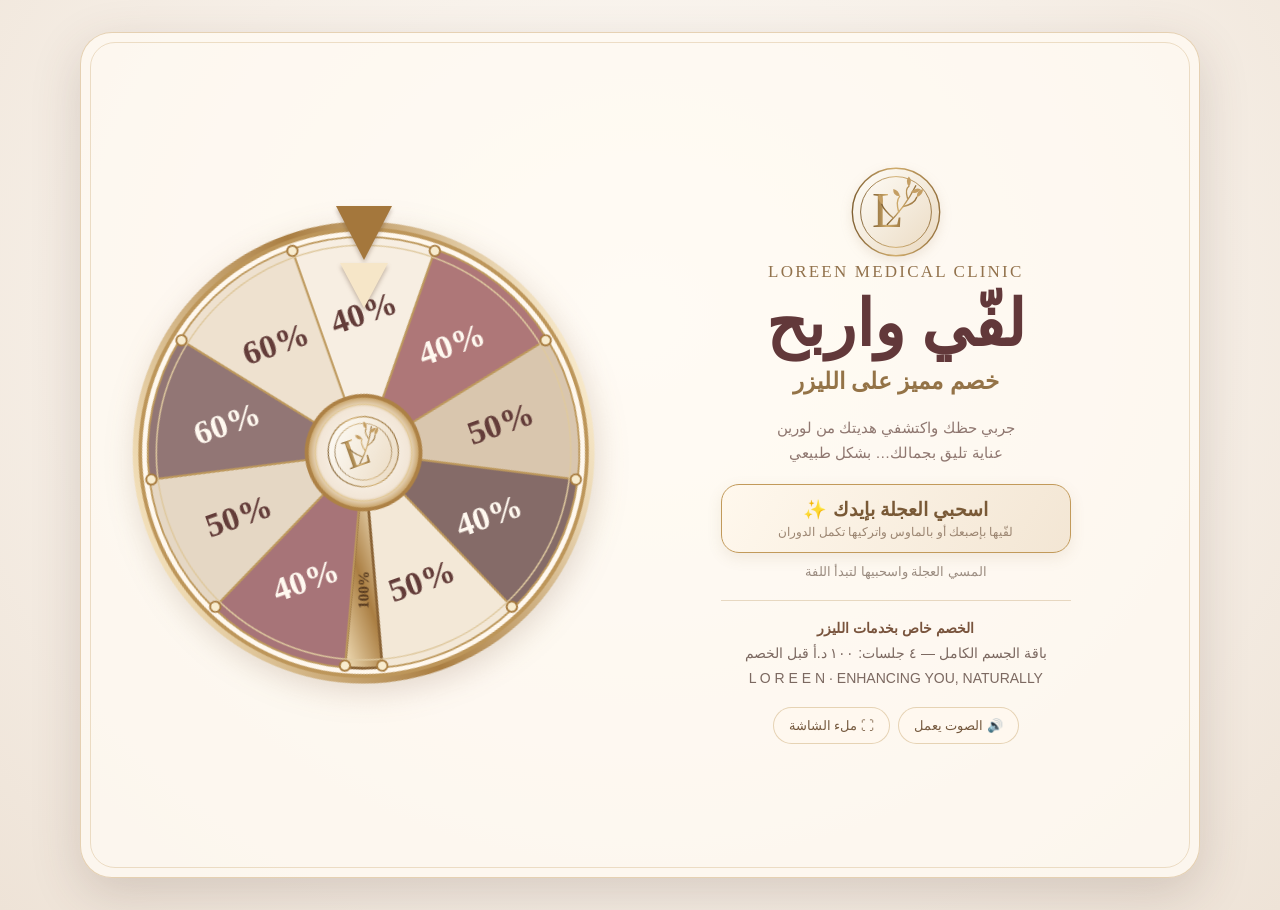
==== commit e827cb1a: "Enlarge the rare 100% segment and enable wheel sounds" ====
--- a/loreen-wheel/index.html
+++ b/loreen-wheel/index.html
@@ -5,8 +5,8 @@
 @media(max-width:760px){body{padding:0}.app{min-height:100dvh;width:100%;border-radius:0;border:0;grid-template-columns:1fr;grid-template-rows:auto 1fr;gap:5px;padding:calc(12px + env(safe-area-inset-top)) 20px calc(14px + env(safe-area-inset-bottom));align-content:center}.app:before{inset:8px;border-radius:0}.copy{grid-row:1}.brand img{width:65px;height:65px}.title{font-size:clamp(33px,9vw,48px)}.subtitle{margin:4px 0 8px}.tagline{font-size:14px;margin-bottom:12px}.notes{margin-top:10px;padding-top:8px;line-height:1.55}.wheelbox{width:min(86vw,56dvh,480px);grid-row:2}.spinbtn{min-height:58px}.hint{margin:7px 0 0}.controls{margin-top:8px}.notes .desktop{display:none}}
 @media(max-height:700px) and (orientation:landscape){.app{grid-template-columns:1fr 1fr;min-height:100dvh;padding:12px 26px;gap:15px}.brand img{width:54px;height:54px}.title{font-size:36px}.subtitle{margin:4px}.tagline{margin:5px auto;font-size:13px}.notes{margin-top:8px;padding-top:8px}.wheelbox{width:min(75vh,44vw,470px)}}
 @media(prefers-reduced-motion:reduce){.wheel{transition-duration:1s}.result{animation:none}}
-</style></head><body><main class="app"><section class="copy"><div class="brand"><img src="./icon.svg" alt="شعار لورين"></div><p class="eyebrow">LOREEN MEDICAL CLINIC</p><h1 class="title">لفّي واربح</h1><p class="subtitle">خصم مميز على الليزر</p><p class="tagline">جربي حظك واكتشفي هديتك من لورين<br>عناية تليق بجمالك… بشكل طبيعي</p><div class="gesture"><strong>اسحبي العجلة بإيدك ✨</strong><span>لفّيها بإصبعك أو بالماوس واتركيها تكمل الدوران</span></div><p class="hint" id="hint">المسي العجلة واسحبيها لتبدأ اللفة</p><div class="notes"><strong>الخصم خاص بخدمات الليزر</strong><br><span>باقة الجسم الكامل — ٤ جلسات: ١٠٠ د.أ قبل الخصم</span><br><span class="desktop">L O R E E N · ENHANCING YOU, NATURALLY</span></div><div class="controls"><button class="secondary" id="sound" aria-pressed="false">🔇 الصوت مغلق</button><button class="secondary" id="full">⛶ ملء الشاشة</button><button class="secondary" id="install" hidden>＋ تثبيت التطبيق</button></div></section><section class="wheelbox" id="wheelbox" aria-label="اسحبي العجلة بيدك للفوز بخصم الليزر"><div class="pointer"></div><svg id="wheel" class="wheel" viewBox="0 0 500 500" role="img" aria-label="عجلة خصومات ٤٠ و٥٠ و٦٠ و١٠٠ بالمئة"><defs><radialGradient id="hub"><stop stop-color="#fffdf7"/><stop offset=".8" stop-color="#f2e6d7"/><stop offset="1" stop-color="#c29a5a"/></radialGradient><linearGradient id="gold"><stop stop-color="#f2dfb9"/><stop offset=".5" stop-color="#aa7e42"/><stop offset="1" stop-color="#f7e8c9"/></linearGradient></defs><circle cx="250" cy="250" r="244" fill="url(#gold)"/><circle cx="250" cy="250" r="236" fill="#fff8ee"/><g id="segments"></g><circle cx="250" cy="250" r="236" fill="none" stroke="#bd965a" stroke-width="4"/><circle cx="250" cy="250" r="219" fill="none" stroke="#dfc99f" stroke-width="1.6"/><g id="studs"></g><circle cx="250" cy="250" r="60" fill="url(#hub)" stroke="#ad8145" stroke-width="4"/><circle cx="250" cy="250" r="51" fill="none" stroke="#e2c998" stroke-width="1.5"/><image href="./icon.svg" x="211" y="210" width="78" height="78"/></svg></section></main><div class="overlay" id="overlay" role="dialog" aria-modal="true" aria-labelledby="won"><div class="result"><div class="small">LOREEN MEDICAL CLINIC</div><h2 id="won">مبروك! هديتك من لورين</h2><div class="discount" id="discountBig">٤٠٪</div><p>خصمك على باقة الجسم الكامل — ٤ جلسات ليزر</p><div class="pricecard"><div class="price-row"><span>السعر قبل الخصم</span><strong>١٠٠ د.أ</strong></div><div class="price-row"><span>نسبة الخصم</span><strong id="discount">٤٠٪</strong></div><div class="price-row final"><span>السعر بعد الخصم</span><strong id="finalPrice">٦٠ د.أ</strong></div></div><p>أبرزي هذه النتيجة لفريق لورين للاستفادة من العرض.</p><button class="spinbtn" id="again">إغلاق</button><div class="footer">ENHANCING YOU, NATURALLY</div></div></div><script>const prizes=[40,40,50,40,50,100,40,50,60,60];
-const rareAngle=6, normalAngle=(360-rareAngle)/9;
+</style></head><body><main class="app"><section class="copy"><div class="brand"><img src="./icon.svg" alt="شعار لورين"></div><p class="eyebrow">LOREEN MEDICAL CLINIC</p><h1 class="title">لفّي واربح</h1><p class="subtitle">خصم مميز على الليزر</p><p class="tagline">جربي حظك واكتشفي هديتك من لورين<br>عناية تليق بجمالك… بشكل طبيعي</p><div class="gesture"><strong>اسحبي العجلة بإيدك ✨</strong><span>لفّيها بإصبعك أو بالماوس واتركيها تكمل الدوران</span></div><p class="hint" id="hint">المسي العجلة واسحبيها لتبدأ اللفة</p><div class="notes"><strong>الخصم خاص بخدمات الليزر</strong><br><span>باقة الجسم الكامل — ٤ جلسات: ١٠٠ د.أ قبل الخصم</span><br><span class="desktop">L O R E E N · ENHANCING YOU, NATURALLY</span></div><div class="controls"><button class="secondary" id="sound" aria-pressed="true">🔊 الصوت يعمل</button><button class="secondary" id="full">⛶ ملء الشاشة</button><button class="secondary" id="install" hidden>＋ تثبيت التطبيق</button></div></section><section class="wheelbox" id="wheelbox" aria-label="اسحبي العجلة بيدك للفوز بخصم الليزر"><div class="pointer"></div><svg id="wheel" class="wheel" viewBox="0 0 500 500" role="img" aria-label="عجلة خصومات ٤٠ و٥٠ و٦٠ و١٠٠ بالمئة"><defs><radialGradient id="hub"><stop stop-color="#fffdf7"/><stop offset=".8" stop-color="#f2e6d7"/><stop offset="1" stop-color="#c29a5a"/></radialGradient><linearGradient id="gold"><stop stop-color="#f2dfb9"/><stop offset=".5" stop-color="#aa7e42"/><stop offset="1" stop-color="#f7e8c9"/></linearGradient></defs><circle cx="250" cy="250" r="244" fill="url(#gold)"/><circle cx="250" cy="250" r="236" fill="#fff8ee"/><g id="segments"></g><circle cx="250" cy="250" r="236" fill="none" stroke="#bd965a" stroke-width="4"/><circle cx="250" cy="250" r="219" fill="none" stroke="#dfc99f" stroke-width="1.6"/><g id="studs"></g><circle cx="250" cy="250" r="60" fill="url(#hub)" stroke="#ad8145" stroke-width="4"/><circle cx="250" cy="250" r="51" fill="none" stroke="#e2c998" stroke-width="1.5"/><image href="./icon.svg" x="211" y="210" width="78" height="78"/></svg></section></main><div class="overlay" id="overlay" role="dialog" aria-modal="true" aria-labelledby="won"><div class="result"><div class="small">LOREEN MEDICAL CLINIC</div><h2 id="won">مبروك! هديتك من لورين</h2><div class="discount" id="discountBig">٤٠٪</div><p>خصمك على باقة الجسم الكامل — ٤ جلسات ليزر</p><div class="pricecard"><div class="price-row"><span>السعر قبل الخصم</span><strong>١٠٠ د.أ</strong></div><div class="price-row"><span>نسبة الخصم</span><strong id="discount">٤٠٪</strong></div><div class="price-row final"><span>السعر بعد الخصم</span><strong id="finalPrice">٦٠ د.أ</strong></div></div><p>أبرزي هذه النتيجة لفريق لورين للاستفادة من العرض.</p><button class="spinbtn" id="again">إغلاق</button><div class="footer">ENHANCING YOU, NATURALLY</div></div></div><script>const prizes=[40,40,50,40,50,100,40,50,60,60];
+const rareAngle=10, normalAngle=(360-rareAngle)/9;
 const colors=['#f7eee2','#ae7778','#d9c6ae','#856b68','#f3e8d7','#d5b16f','#a77478','#e5d7c4','#927675','#eee1cf'];
 const svgNS='http://www.w3.org/2000/svg', group=document.querySelector('#segments'), studs=document.querySelector('#studs');
 const wheel=document.querySelector('#wheel'), wheelbox=document.querySelector('#wheelbox'), hint=document.querySelector('#hint'), overlay=document.querySelector('#overlay');
@@ -14,19 +14,19 @@
 function polar(r,a){let t=(a-90)*Math.PI/180;return [250+r*Math.cos(t),250+r*Math.sin(t)]}
 function wrap(a){return ((a%360)+360)%360}
 function normDelta(a){return ((a+540)%360)-180}
-prizes.forEach((prize,i)=>{const size=prize===100?rareAngle:normalAngle,a0=cursor,a1=cursor+size,mid=(a0+a1)/2;sectors.push({prize,start:a0,end:a1,size});const p1=polar(228,a0),p2=polar(228,a1);let path=document.createElementNS(svgNS,'path');path.setAttribute('d',`M 250 250 L ${p1[0]} ${p1[1]} A 228 228 0 ${size>180?1:0} 1 ${p2[0]} ${p2[1]} Z`);path.setAttribute('fill',prize===100?'url(#gold)':colors[i]);path.setAttribute('stroke',prize===100?'#896234':'#bd985c');path.setAttribute('stroke-width',prize===100?'2.8':'2');group.appendChild(path);let [x,y]=polar(prize===100?145:148,mid),label=document.createElementNS(svgNS,'text');label.setAttribute('x',x);label.setAttribute('y',y);label.setAttribute('text-anchor','middle');label.setAttribute('dominant-baseline','central');label.setAttribute('font-family','Georgia,serif');label.setAttribute('font-weight','bold');label.setAttribute('fill',prize===100?'#593c21':([1,3,6,8].includes(i)?'#fff9f0':'#633c39'));label.setAttribute('font-size',prize===100?'13':'36');if(prize===100){let rotation=mid-90;if(rotation>90)rotation-=180;if(rotation< -90)rotation+=180;label.setAttribute('transform',`rotate(${rotation} ${x} ${y})`)}label.textContent=prize+'%';group.appendChild(label);let [sx,sy]=polar(226,a0),stud=document.createElementNS(svgNS,'circle');stud.setAttribute('cx',sx);stud.setAttribute('cy',sy);stud.setAttribute('r','5.5');stud.setAttribute('fill','#f8eccf');stud.setAttribute('stroke','#a77b3e');stud.setAttribute('stroke-width','2');studs.appendChild(stud);cursor=a1});
-let current=-normalAngle/2,busy=false,drag=null,soundOn=false,ctx=null,lastTickIndex=-1;
+prizes.forEach((prize,i)=>{const size=prize===100?rareAngle:normalAngle,a0=cursor,a1=cursor+size,mid=(a0+a1)/2;sectors.push({prize,start:a0,end:a1,size});const p1=polar(228,a0),p2=polar(228,a1);let path=document.createElementNS(svgNS,'path');path.setAttribute('d',`M 250 250 L ${p1[0]} ${p1[1]} A 228 228 0 ${size>180?1:0} 1 ${p2[0]} ${p2[1]} Z`);path.setAttribute('fill',prize===100?'url(#gold)':colors[i]);path.setAttribute('stroke',prize===100?'#896234':'#bd985c');path.setAttribute('stroke-width',prize===100?'2.8':'2');group.appendChild(path);let [x,y]=polar(prize===100?145:148,mid),label=document.createElementNS(svgNS,'text');label.setAttribute('x',x);label.setAttribute('y',y);label.setAttribute('text-anchor','middle');label.setAttribute('dominant-baseline','central');label.setAttribute('font-family','Georgia,serif');label.setAttribute('font-weight','bold');label.setAttribute('fill',prize===100?'#593c21':([1,3,6,8].includes(i)?'#fff9f0':'#633c39'));label.setAttribute('font-size',prize===100?'16':'36');if(prize===100){let rotation=mid-90;if(rotation>90)rotation-=180;if(rotation< -90)rotation+=180;label.setAttribute('transform',`rotate(${rotation} ${x} ${y})`)}label.textContent=prize+'%';group.appendChild(label);let [sx,sy]=polar(226,a0),stud=document.createElementNS(svgNS,'circle');stud.setAttribute('cx',sx);stud.setAttribute('cy',sy);stud.setAttribute('r','5.5');stud.setAttribute('fill','#f8eccf');stud.setAttribute('stroke','#a77b3e');stud.setAttribute('stroke-width','2');studs.appendChild(stud);cursor=a1});
+let current=-normalAngle/2,busy=false,drag=null,soundOn=true,ctx=null,lastTickIndex=-1;
 wheel.style.transform=`rotate(${current}deg)`;
 function sectorAtPointer(){const a=wrap(-current);return sectors.findIndex(s=>a>=s.start-1e-7&&a<s.end-1e-7)===-1?sectors.length-1:sectors.findIndex(s=>a>=s.start-1e-7&&a<s.end-1e-7)}
 function vibrate(pattern){if(navigator.vibrate)navigator.vibrate(pattern)}
-function tone(freq=720,dur=.035,vol=.03){if(!soundOn)return;try{ctx ||= new (window.AudioContext||window.webkitAudioContext)();let o=ctx.createOscillator(),g=ctx.createGain();o.frequency.value=freq;o.type='sine';g.gain.setValueAtTime(vol,ctx.currentTime);g.gain.exponentialRampToValueAtTime(.001,ctx.currentTime+dur);o.connect(g);g.connect(ctx.destination);o.start();o.stop(ctx.currentTime+dur)}catch{}}
+function tone(freq=720,dur=.035,vol=.03){if(!soundOn)return;try{ctx ||= new (window.AudioContext||window.webkitAudioContext)();if(ctx.state==='suspended')ctx.resume().catch(()=>{});let o=ctx.createOscillator(),g=ctx.createGain();o.frequency.value=freq;o.type='sine';g.gain.setValueAtTime(vol,ctx.currentTime);g.gain.exponentialRampToValueAtTime(.001,ctx.currentTime+dur);o.connect(g);g.connect(ctx.destination);o.start();o.stop(ctx.currentTime+dur)}catch{}}
 function tickIfChanged(){const ix=sectorAtPointer();if(ix!==lastTickIndex){lastTickIndex=ix;vibrate(9);tone(650,.025,.018)}}
 function setWheel(){wheel.style.transform=`rotate(${current}deg)`;tickIfChanged()}
 function announceResult(){const prize=sectors[sectorAtPointer()].prize,pay=Math.round(100*(1-prize/100)),discount=prize.toLocaleString('ar-JO')+'٪',price=pay.toLocaleString('ar-JO')+' د.أ'+(pay===0?' — مجاناً':'');document.querySelector('#discountBig').textContent=discount;document.querySelector('#discount').textContent=discount;document.querySelector('#finalPrice').textContent=price;overlay.classList.add('show');vibrate([35,50,65]);tone(880,.16,.055);hint.textContent='تم تسجيل النتيجة — أغلقيها للزائرة التالية'}
 function finishSpin(){busy=false;current=wrap(current);wheel.style.transform=`rotate(${current}deg)`;announceResult()}
 function startInertia(speed){busy=true;hint.textContent='العجلة تدور…';vibrate(18);tone(520,.08,.05);let velocity=speed,prev=performance.now(),began=prev;function frame(now){const dt=Math.min(40,now-prev);prev=now;current+=velocity*dt;setWheel();velocity*=Math.exp(-dt/1400);if(Math.abs(velocity)>.014&&now-began<7000)requestAnimationFrame(frame);else finishSpin()}requestAnimationFrame(frame)}
 function pointerAngle(e){const r=wheel.getBoundingClientRect(),cx=r.left+r.width/2,cy=r.top+r.height/2;return Math.atan2(e.clientY-cy,e.clientX-cx)*180/Math.PI}
-wheelbox.addEventListener('pointerdown',e=>{if(busy||overlay.classList.contains('show'))return;const a=pointerAngle(e);drag={id:e.pointerId,lastAngle:a,lastTime:performance.now(),velocity:0,total:0,travel:0,lastX:e.clientX,lastY:e.clientY,startX:e.clientX,startY:e.clientY};wheelbox.setPointerCapture(e.pointerId);wheelbox.classList.add('dragging');hint.textContent='اسحبي بسرعة ثم اتركي العجلة تكمل الدوران'});
+wheelbox.addEventListener('pointerdown',e=>{if(busy||overlay.classList.contains('show'))return;const a=pointerAngle(e);drag={id:e.pointerId,lastAngle:a,lastTime:performance.now(),velocity:0,total:0,travel:0,lastX:e.clientX,lastY:e.clientY,startX:e.clientX,startY:e.clientY};wheelbox.setPointerCapture(e.pointerId);wheelbox.classList.add('dragging');tone(460,.04,.02);hint.textContent='اسحبي بسرعة ثم اتركي العجلة تكمل الدوران'});
 wheelbox.addEventListener('pointermove',e=>{if(!drag||e.pointerId!==drag.id)return;const now=performance.now(),a=pointerAngle(e),delta=normDelta(a-drag.lastAngle),dt=Math.max(1,now-drag.lastTime);drag.total+=delta;drag.travel+=Math.hypot(e.clientX-drag.lastX,e.clientY-drag.lastY);drag.lastX=e.clientX;drag.lastY=e.clientY;const sample=delta/dt;drag.velocity=drag.velocity*.35+sample*.65;drag.lastAngle=a;drag.lastTime=now;current+=delta;setWheel()});
 function releaseDrag(e){if(!drag||e.pointerId!==drag.id)return;const d=drag;drag=null;wheelbox.classList.remove('dragging');if(wheelbox.hasPointerCapture(e.pointerId))wheelbox.releasePointerCapture(e.pointerId);if(d.travel<8||Math.abs(d.total)<6){hint.textContent='اسحبي العجلة بإيدك واتركيها لتلفّ';return}const direction=Math.sign(d.velocity)||Math.sign(d.total)||1;const speed=direction*Math.min(1.65,Math.max(.32,Math.abs(d.velocity)));startInertia(speed)}
 wheelbox.addEventListener('pointerup',releaseDrag);wheelbox.addEventListener('pointercancel',()=>{drag=null;wheelbox.classList.remove('dragging')});
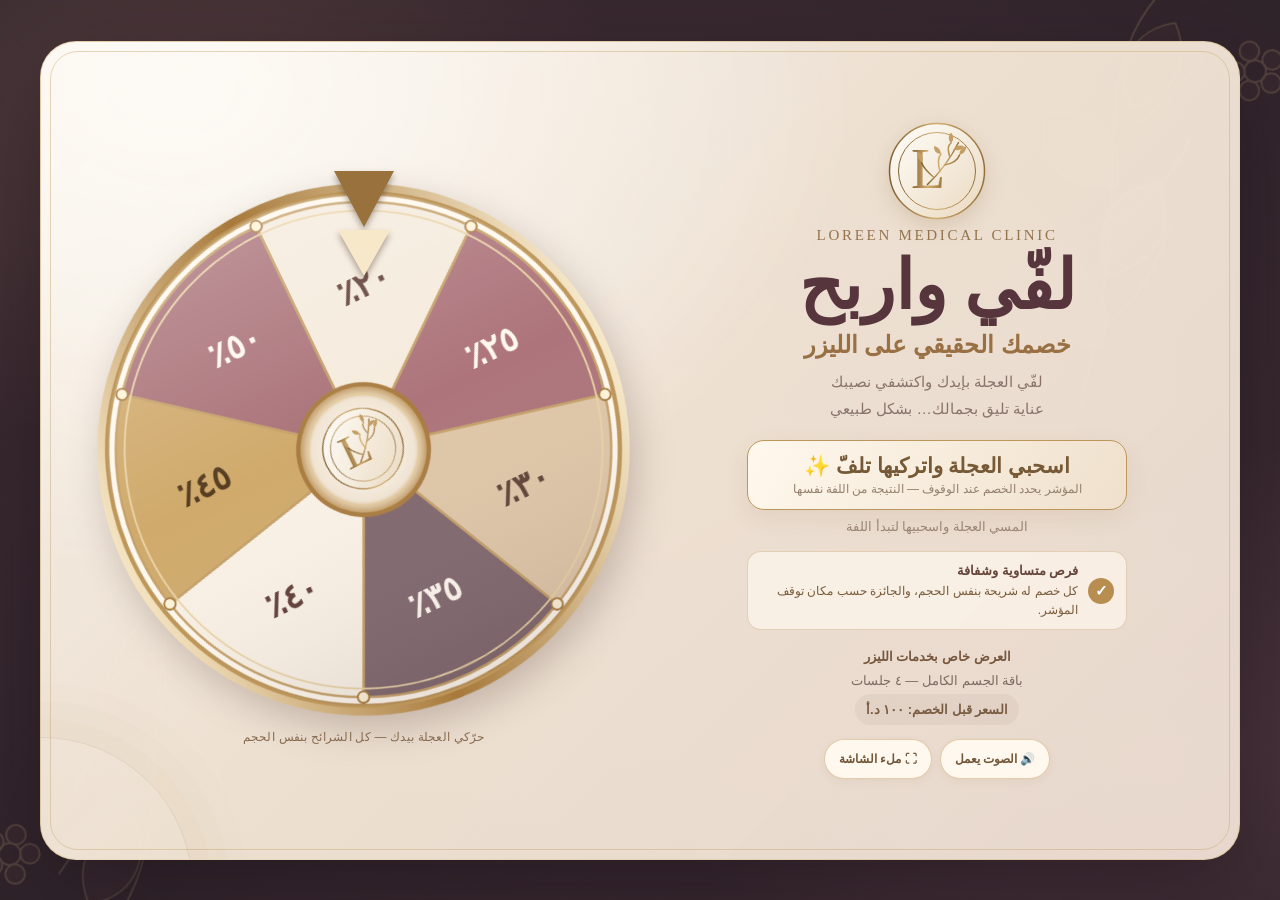
==== commit 8a421cb7: "Refresh Loreen wheel design and fair drag-based prize rules" ====
--- a/loreen-wheel/index.html
+++ b/loreen-wheel/index.html
@@ -1,37 +1,245 @@
 <!doctype html>
-<html lang="ar" dir="rtl"><head><meta charset="utf-8"><meta name="viewport" content="width=device-width,initial-scale=1,maximum-scale=1,user-scalable=no,viewport-fit=cover"><meta name="theme-color" content="#f8f3eb"><meta name="description" content="عجلة لورين التفاعلية — لفّي واربح خصم على الليزر"><link rel="manifest" href="./manifest.json"><link rel="icon" href="./icon.svg"><title>لفّي واربح | لورين</title><style>
-
-:root{--ink:#5e3334;--gold:#b58a4a;--cream:#faf6ef;--rose:#ae7478;--mauve:#8c6968;--sage:#989078;--shadow:0 16px 50px #563b3030}*{box-sizing:border-box}html,body{margin:0;min-height:100%;font-family:Tahoma,Arial,sans-serif;color:var(--ink);background:radial-gradient(ellipse at 50% 35%,#fffdf9 0,#f7f0e8 55%,#eee3d7 100%);overscroll-behavior:none}body{min-height:100dvh;display:flex;align-items:center;justify-content:center;padding:clamp(12px,3vw,32px);overflow-x:hidden}.app{width:min(100%,1120px);min-height:min(94dvh,920px);display:grid;grid-template-columns:1fr .92fr;align-items:center;gap:clamp(14px,3vw,42px);padding:clamp(18px,4vw,46px);border:1px solid #c9a56d77;border-radius:32px;background:#fffaf3c9;box-shadow:var(--shadow);position:relative;overflow:hidden}.app:before{content:"";position:absolute;inset:9px;border:1px solid #c9a56d55;border-radius:25px;pointer-events:none}.copy{text-align:center;z-index:1}.brand{display:flex;justify-content:center;margin-bottom:4px}.brand img{width:92px;height:92px;filter:drop-shadow(0 4px 6px #8f6c3e24)}.eyebrow{font-family:"Traditional Arabic","Noto Naskh Arabic",Georgia,serif;letter-spacing:.13em;font-size:clamp(13px,1.5vw,17px);color:#92724c;margin:0 0 8px}.title{font-family:"Traditional Arabic","Noto Naskh Arabic",Georgia,serif;font-size:clamp(34px,5vw,64px);line-height:1.08;margin:0;color:#62383a;font-weight:700}.subtitle{font-size:clamp(17px,2vw,23px);font-weight:700;color:#947347;margin:9px 0 20px}.tagline{font-size:15px;color:#8f7770;line-height:1.7;margin:0 auto 18px;max-width:340px}.spinbtn,.secondary{border:0;font:inherit;cursor:pointer;touch-action:manipulation}.spinbtn{min-height:66px;width:min(100%,330px);border-radius:999px;color:#fff9ef;font-size:22px;font-weight:800;background:linear-gradient(135deg,#c29a5a,#9d7138);box-shadow:0 9px 22px #906b3c45,inset 0 1px 0 #fff8;transition:transform .15s,filter .2s}.spinbtn:active{transform:scale(.97)}.spinbtn:disabled{opacity:.6;cursor:wait}.hint{font-size:13px;color:#9b8c80;margin:11px 0 0}.gesture{width:min(100%,350px);margin:14px auto 0;padding:13px 18px;border:1px solid #c29a5a;border-radius:18px;background:linear-gradient(120deg,#fff8ed,#f3e6d4);color:#795936;box-shadow:0 5px 15px #8a69401c}.gesture strong{display:block;font-size:19px}.gesture span{display:block;font-size:12px;color:#9b8571;margin-top:4px}.pricecard{width:min(100%,370px);margin:20px auto 0;padding:16px 20px;border:1px solid #c39b60;border-radius:18px;background:#fffaf2;text-align:right}.price-row{display:flex;justify-content:space-between;gap:12px;align-items:center;padding:7px 0;color:#78665a}.price-row+ .price-row{border-top:1px solid #decba9}.price-row strong{color:#6c4440}.price-row.final{font-size:19px;font-weight:800;color:#603738}.price-row.final strong{font-size:26px;color:#9c713c}.result .spinbtn{margin-top:18px}.notes{margin:21px auto 0;max-width:350px;border-top:1px solid #bd9b6a5c;padding-top:15px;font-size:14px;line-height:1.8;color:#7c6961}.notes strong{color:#79543d}.controls{display:flex;gap:8px;justify-content:center;margin-top:16px;flex-wrap:wrap}.secondary{padding:10px 15px;border-radius:999px;background:#fff8ef;border:1px solid #c9a56d75;color:#75593e;font-size:13px}.wheelbox{width:min(100%,min(72vw,650px));justify-self:center;position:relative;z-index:1;aspect-ratio:1;touch-action:none;user-select:none;-webkit-user-select:none;cursor:grab}.wheelbox.dragging{cursor:grabbing}.wheel{width:100%;height:100%;filter:drop-shadow(0 9px 15px #6e4e2f30);transition:none;will-change:transform;pointer-events:none;user-select:none}.pointer{position:absolute;z-index:3;top:-2.2%;left:50%;transform:translateX(-50%);width:0;height:0;border-left:clamp(18px,2.7vw,28px) solid transparent;border-right:clamp(18px,2.7vw,28px) solid transparent;border-top:clamp(38px,5vw,54px) solid #a4773c;filter:drop-shadow(0 3px 2px #4e321a4d)}.pointer:after{content:"";position:absolute;top:3px;left:calc(clamp(18px,2.7vw,28px)*-1 + 4px);width:0;height:0;border-left:calc(clamp(18px,2.7vw,28px) - 4px) solid transparent;border-right:calc(clamp(18px,2.7vw,28px) - 4px) solid transparent;border-top:calc(clamp(38px,5vw,54px) - 9px) solid #f6e6c8}.overlay{position:fixed;inset:0;z-index:9;display:none;align-items:center;justify-content:center;padding:22px;background:#271d1c88;backdrop-filter:blur(5px)}.overlay.show{display:flex}.result{width:min(92vw,500px);text-align:center;border-radius:28px;padding:34px 25px;background:linear-gradient(150deg,#fffdf7,#f5e9da);border:2px solid #c49d60;box-shadow:0 20px 75px #170f0e70;animation:pop .4s cubic-bezier(.2,.9,.2,1.2)}@keyframes pop{from{transform:scale(.75);opacity:0}to{transform:scale(1);opacity:1}}.result .small{font-family:"Traditional Arabic","Noto Naskh Arabic",Georgia,serif;color:#977648;letter-spacing:.12em}.result h2{font-family:"Traditional Arabic","Noto Naskh Arabic",Georgia,serif;font-size:clamp(26px,6vw,38px);margin:8px 0;color:#62383a}.discount{font-size:clamp(78px,19vw,116px);font-family:"Traditional Arabic","Noto Naskh Arabic",Georgia,serif;font-weight:bold;line-height:1;color:#a67b40;text-shadow:0 3px 0 #e7d4ae;margin:3px}.result p{color:#806e61;line-height:1.7}.result .spinbtn{margin-top:12px}.footer{font-size:11px;color:#a09082;margin-top:16px}
-@media(max-width:760px){body{padding:0}.app{min-height:100dvh;width:100%;border-radius:0;border:0;grid-template-columns:1fr;grid-template-rows:auto 1fr;gap:5px;padding:calc(12px + env(safe-area-inset-top)) 20px calc(14px + env(safe-area-inset-bottom));align-content:center}.app:before{inset:8px;border-radius:0}.copy{grid-row:1}.brand img{width:65px;height:65px}.title{font-size:clamp(33px,9vw,48px)}.subtitle{margin:4px 0 8px}.tagline{font-size:14px;margin-bottom:12px}.notes{margin-top:10px;padding-top:8px;line-height:1.55}.wheelbox{width:min(86vw,56dvh,480px);grid-row:2}.spinbtn{min-height:58px}.hint{margin:7px 0 0}.controls{margin-top:8px}.notes .desktop{display:none}}
-@media(max-height:700px) and (orientation:landscape){.app{grid-template-columns:1fr 1fr;min-height:100dvh;padding:12px 26px;gap:15px}.brand img{width:54px;height:54px}.title{font-size:36px}.subtitle{margin:4px}.tagline{margin:5px auto;font-size:13px}.notes{margin-top:8px;padding-top:8px}.wheelbox{width:min(75vh,44vw,470px)}}
-@media(prefers-reduced-motion:reduce){.wheel{transition-duration:1s}.result{animation:none}}
-</style></head><body><main class="app"><section class="copy"><div class="brand"><img src="./icon.svg" alt="شعار لورين"></div><p class="eyebrow">LOREEN MEDICAL CLINIC</p><h1 class="title">لفّي واربح</h1><p class="subtitle">خصم مميز على الليزر</p><p class="tagline">جربي حظك واكتشفي هديتك من لورين<br>عناية تليق بجمالك… بشكل طبيعي</p><div class="gesture"><strong>اسحبي العجلة بإيدك ✨</strong><span>لفّيها بإصبعك أو بالماوس واتركيها تكمل الدوران</span></div><p class="hint" id="hint">المسي العجلة واسحبيها لتبدأ اللفة</p><div class="notes"><strong>الخصم خاص بخدمات الليزر</strong><br><span>باقة الجسم الكامل — ٤ جلسات: ١٠٠ د.أ قبل الخصم</span><br><span class="desktop">L O R E E N · ENHANCING YOU, NATURALLY</span></div><div class="controls"><button class="secondary" id="sound" aria-pressed="true">🔊 الصوت يعمل</button><button class="secondary" id="full">⛶ ملء الشاشة</button><button class="secondary" id="install" hidden>＋ تثبيت التطبيق</button></div></section><section class="wheelbox" id="wheelbox" aria-label="اسحبي العجلة بيدك للفوز بخصم الليزر"><div class="pointer"></div><svg id="wheel" class="wheel" viewBox="0 0 500 500" role="img" aria-label="عجلة خصومات ٤٠ و٥٠ و٦٠ و١٠٠ بالمئة"><defs><radialGradient id="hub"><stop stop-color="#fffdf7"/><stop offset=".8" stop-color="#f2e6d7"/><stop offset="1" stop-color="#c29a5a"/></radialGradient><linearGradient id="gold"><stop stop-color="#f2dfb9"/><stop offset=".5" stop-color="#aa7e42"/><stop offset="1" stop-color="#f7e8c9"/></linearGradient></defs><circle cx="250" cy="250" r="244" fill="url(#gold)"/><circle cx="250" cy="250" r="236" fill="#fff8ee"/><g id="segments"></g><circle cx="250" cy="250" r="236" fill="none" stroke="#bd965a" stroke-width="4"/><circle cx="250" cy="250" r="219" fill="none" stroke="#dfc99f" stroke-width="1.6"/><g id="studs"></g><circle cx="250" cy="250" r="60" fill="url(#hub)" stroke="#ad8145" stroke-width="4"/><circle cx="250" cy="250" r="51" fill="none" stroke="#e2c998" stroke-width="1.5"/><image href="./icon.svg" x="211" y="210" width="78" height="78"/></svg></section></main><div class="overlay" id="overlay" role="dialog" aria-modal="true" aria-labelledby="won"><div class="result"><div class="small">LOREEN MEDICAL CLINIC</div><h2 id="won">مبروك! هديتك من لورين</h2><div class="discount" id="discountBig">٤٠٪</div><p>خصمك على باقة الجسم الكامل — ٤ جلسات ليزر</p><div class="pricecard"><div class="price-row"><span>السعر قبل الخصم</span><strong>١٠٠ د.أ</strong></div><div class="price-row"><span>نسبة الخصم</span><strong id="discount">٤٠٪</strong></div><div class="price-row final"><span>السعر بعد الخصم</span><strong id="finalPrice">٦٠ د.أ</strong></div></div><p>أبرزي هذه النتيجة لفريق لورين للاستفادة من العرض.</p><button class="spinbtn" id="again">إغلاق</button><div class="footer">ENHANCING YOU, NATURALLY</div></div></div><script>const prizes=[40,40,50,40,50,100,40,50,60,60];
-const rareAngle=10, normalAngle=(360-rareAngle)/9;
-const colors=['#f7eee2','#ae7778','#d9c6ae','#856b68','#f3e8d7','#d5b16f','#a77478','#e5d7c4','#927675','#eee1cf'];
-const svgNS='http://www.w3.org/2000/svg', group=document.querySelector('#segments'), studs=document.querySelector('#studs');
-const wheel=document.querySelector('#wheel'), wheelbox=document.querySelector('#wheelbox'), hint=document.querySelector('#hint'), overlay=document.querySelector('#overlay');
-const sectors=[];let cursor=0;
-function polar(r,a){let t=(a-90)*Math.PI/180;return [250+r*Math.cos(t),250+r*Math.sin(t)]}
-function wrap(a){return ((a%360)+360)%360}
-function normDelta(a){return ((a+540)%360)-180}
-prizes.forEach((prize,i)=>{const size=prize===100?rareAngle:normalAngle,a0=cursor,a1=cursor+size,mid=(a0+a1)/2;sectors.push({prize,start:a0,end:a1,size});const p1=polar(228,a0),p2=polar(228,a1);let path=document.createElementNS(svgNS,'path');path.setAttribute('d',`M 250 250 L ${p1[0]} ${p1[1]} A 228 228 0 ${size>180?1:0} 1 ${p2[0]} ${p2[1]} Z`);path.setAttribute('fill',prize===100?'url(#gold)':colors[i]);path.setAttribute('stroke',prize===100?'#896234':'#bd985c');path.setAttribute('stroke-width',prize===100?'2.8':'2');group.appendChild(path);let [x,y]=polar(prize===100?145:148,mid),label=document.createElementNS(svgNS,'text');label.setAttribute('x',x);label.setAttribute('y',y);label.setAttribute('text-anchor','middle');label.setAttribute('dominant-baseline','central');label.setAttribute('font-family','Georgia,serif');label.setAttribute('font-weight','bold');label.setAttribute('fill',prize===100?'#593c21':([1,3,6,8].includes(i)?'#fff9f0':'#633c39'));label.setAttribute('font-size',prize===100?'16':'36');if(prize===100){let rotation=mid-90;if(rotation>90)rotation-=180;if(rotation< -90)rotation+=180;label.setAttribute('transform',`rotate(${rotation} ${x} ${y})`)}label.textContent=prize+'%';group.appendChild(label);let [sx,sy]=polar(226,a0),stud=document.createElementNS(svgNS,'circle');stud.setAttribute('cx',sx);stud.setAttribute('cy',sy);stud.setAttribute('r','5.5');stud.setAttribute('fill','#f8eccf');stud.setAttribute('stroke','#a77b3e');stud.setAttribute('stroke-width','2');studs.appendChild(stud);cursor=a1});
-let current=-normalAngle/2,busy=false,drag=null,soundOn=true,ctx=null,lastTickIndex=-1;
-wheel.style.transform=`rotate(${current}deg)`;
-function sectorAtPointer(){const a=wrap(-current);return sectors.findIndex(s=>a>=s.start-1e-7&&a<s.end-1e-7)===-1?sectors.length-1:sectors.findIndex(s=>a>=s.start-1e-7&&a<s.end-1e-7)}
-function vibrate(pattern){if(navigator.vibrate)navigator.vibrate(pattern)}
-function tone(freq=720,dur=.035,vol=.03){if(!soundOn)return;try{ctx ||= new (window.AudioContext||window.webkitAudioContext)();if(ctx.state==='suspended')ctx.resume().catch(()=>{});let o=ctx.createOscillator(),g=ctx.createGain();o.frequency.value=freq;o.type='sine';g.gain.setValueAtTime(vol,ctx.currentTime);g.gain.exponentialRampToValueAtTime(.001,ctx.currentTime+dur);o.connect(g);g.connect(ctx.destination);o.start();o.stop(ctx.currentTime+dur)}catch{}}
-function tickIfChanged(){const ix=sectorAtPointer();if(ix!==lastTickIndex){lastTickIndex=ix;vibrate(9);tone(650,.025,.018)}}
-function setWheel(){wheel.style.transform=`rotate(${current}deg)`;tickIfChanged()}
-function announceResult(){const prize=sectors[sectorAtPointer()].prize,pay=Math.round(100*(1-prize/100)),discount=prize.toLocaleString('ar-JO')+'٪',price=pay.toLocaleString('ar-JO')+' د.أ'+(pay===0?' — مجاناً':'');document.querySelector('#discountBig').textContent=discount;document.querySelector('#discount').textContent=discount;document.querySelector('#finalPrice').textContent=price;overlay.classList.add('show');vibrate([35,50,65]);tone(880,.16,.055);hint.textContent='تم تسجيل النتيجة — أغلقيها للزائرة التالية'}
-function finishSpin(){busy=false;current=wrap(current);wheel.style.transform=`rotate(${current}deg)`;announceResult()}
-function startInertia(speed){busy=true;hint.textContent='العجلة تدور…';vibrate(18);tone(520,.08,.05);let velocity=speed,prev=performance.now(),began=prev;function frame(now){const dt=Math.min(40,now-prev);prev=now;current+=velocity*dt;setWheel();velocity*=Math.exp(-dt/1400);if(Math.abs(velocity)>.014&&now-began<7000)requestAnimationFrame(frame);else finishSpin()}requestAnimationFrame(frame)}
-function pointerAngle(e){const r=wheel.getBoundingClientRect(),cx=r.left+r.width/2,cy=r.top+r.height/2;return Math.atan2(e.clientY-cy,e.clientX-cx)*180/Math.PI}
-wheelbox.addEventListener('pointerdown',e=>{if(busy||overlay.classList.contains('show'))return;const a=pointerAngle(e);drag={id:e.pointerId,lastAngle:a,lastTime:performance.now(),velocity:0,total:0,travel:0,lastX:e.clientX,lastY:e.clientY,startX:e.clientX,startY:e.clientY};wheelbox.setPointerCapture(e.pointerId);wheelbox.classList.add('dragging');tone(460,.04,.02);hint.textContent='اسحبي بسرعة ثم اتركي العجلة تكمل الدوران'});
-wheelbox.addEventListener('pointermove',e=>{if(!drag||e.pointerId!==drag.id)return;const now=performance.now(),a=pointerAngle(e),delta=normDelta(a-drag.lastAngle),dt=Math.max(1,now-drag.lastTime);drag.total+=delta;drag.travel+=Math.hypot(e.clientX-drag.lastX,e.clientY-drag.lastY);drag.lastX=e.clientX;drag.lastY=e.clientY;const sample=delta/dt;drag.velocity=drag.velocity*.35+sample*.65;drag.lastAngle=a;drag.lastTime=now;current+=delta;setWheel()});
-function releaseDrag(e){if(!drag||e.pointerId!==drag.id)return;const d=drag;drag=null;wheelbox.classList.remove('dragging');if(wheelbox.hasPointerCapture(e.pointerId))wheelbox.releasePointerCapture(e.pointerId);if(d.travel<8||Math.abs(d.total)<6){hint.textContent='اسحبي العجلة بإيدك واتركيها لتلفّ';return}const direction=Math.sign(d.velocity)||Math.sign(d.total)||1;const speed=direction*Math.min(1.65,Math.max(.32,Math.abs(d.velocity)));startInertia(speed)}
-wheelbox.addEventListener('pointerup',releaseDrag);wheelbox.addEventListener('pointercancel',()=>{drag=null;wheelbox.classList.remove('dragging')});
-document.querySelector('#again').addEventListener('click',()=>overlay.classList.remove('show'));overlay.addEventListener('click',e=>{if(e.target===overlay)overlay.classList.remove('show')});document.addEventListener('keydown',e=>{if(e.key==='Escape')overlay.classList.remove('show')});
-document.querySelector('#sound').addEventListener('click',e=>{soundOn=!soundOn;e.currentTarget.textContent=soundOn?'🔊 الصوت يعمل':'🔇 الصوت مغلق';e.currentTarget.setAttribute('aria-pressed',soundOn);tone(700,.05)});
-document.querySelector('#full').addEventListener('click',async()=>{try{if(!document.fullscreenElement)await document.documentElement.requestFullscreen();else await document.exitFullscreen()}catch{hint.textContent='لأفضل عرض، اختاري ملء الشاشة من إعدادات المتصفح'}});
-let installPrompt;window.addEventListener('beforeinstallprompt',e=>{e.preventDefault();installPrompt=e;document.querySelector('#install').hidden=false});document.querySelector('#install').addEventListener('click',async()=>{if(installPrompt){installPrompt.prompt();await installPrompt.userChoice;installPrompt=null}else hint.textContent='على iPad: اضغطي مشاركة ثم إضافة إلى الشاشة الرئيسية'});if('serviceWorker'in navigator)window.addEventListener('load',()=>navigator.serviceWorker.register('./sw.js').catch(()=>{}));
-if('wakeLock'in navigator){let lock;const request=async()=>{try{lock=await navigator.wakeLock.request('screen')}catch{}};request();document.addEventListener('visibilitychange',()=>{if(document.visibilityState==='visible')request()})}</script></body></html>+<html lang="ar" dir="rtl">
+<head>
+  <meta charset="utf-8">
+  <meta name="viewport" content="width=device-width,initial-scale=1,maximum-scale=1,user-scalable=no,viewport-fit=cover">
+  <meta name="theme-color" content="#3a2b31">
+  <meta name="description" content="لفّي عجلة لورين واكتشفي خصمك الحقيقي على باقة الليزر">
+  <link rel="manifest" href="./manifest.json">
+  <link rel="icon" href="./icon.svg">
+  <title>لفّي واربح | لورين</title>
+<style>
+:root{color-scheme:light;--wine:#56373e;--deep:#39282f;--gold:#b58a4d;--gold-light:#ead3a8;--cream:#fbf5eb;--rose:#ad747b;--muted:#89766f;--shadow:0 30px 90px #170e1680}
+*{box-sizing:border-box}
+html,body{margin:0;min-height:100%;font-family:Tahoma,Arial,sans-serif}
+body{min-height:100dvh;display:flex;align-items:center;justify-content:center;padding:clamp(14px,3vw,38px);overflow-x:hidden;background:radial-gradient(ellipse at 11% 13%,#a8786740 0,transparent 30rem),radial-gradient(ellipse at 91% 85%,#9f68733a 0,transparent 31rem),radial-gradient(ellipse at 50% 50%,#574148 0,#3c2b32 57%,#30242b 100%);color:var(--wine);overscroll-behavior:none}
+body:before{content:"";position:fixed;inset:0;z-index:0;pointer-events:none;opacity:.19;background:repeating-linear-gradient(133deg,transparent 0 17px,#ebd2a90a 18px 19px,transparent 20px 36px)}
+.ambient{position:fixed;z-index:0;width:min(34vw,390px);height:auto;opacity:.2;pointer-events:none;filter:drop-shadow(0 0 24px #d8b78325)}
+.ambient path,.ambient ellipse,.ambient circle{stroke:#dfc18a;fill:none;stroke-width:1.5;stroke-linecap:round;stroke-linejoin:round}
+.ambient .petal{fill:#c79592;fill-opacity:.16}
+.ambient.top{inset-inline-start:-6vw;top:-7vh;transform:rotate(-16deg)}
+.ambient.bottom{inset-inline-end:-7vw;bottom:-10vh;transform:rotate(165deg)}
+.app{position:relative;z-index:1;width:min(100%,1200px);min-height:min(91dvh,940px);display:grid;grid-template-columns:.96fr 1.04fr;align-items:center;gap:clamp(20px,4vw,54px);padding:clamp(26px,4vw,54px);border:1px solid #d0ad716e;border-radius:36px;background:radial-gradient(ellipse at 12% 6%,#fffdf9d9,transparent 45%),linear-gradient(135deg,#fff8eef5 0%,#f6e9d9f2 49%,#edddd2f7 100%);box-shadow:var(--shadow);overflow:hidden;isolation:isolate}
+.app:before,.app:after{content:"";position:absolute;z-index:-1;pointer-events:none}
+.app:before{inset:9px;border:1px solid #c6a46b70;border-radius:28px}
+.app:after{width:300px;height:300px;left:-150px;bottom:-180px;border:1px solid #b18a5630;border-radius:50%;box-shadow:0 0 0 18px #b18a5607,0 0 0 36px #b18a5606,0 0 0 54px #b18a5604}
+.copy{text-align:center;position:relative;z-index:1}
+.brand{display:flex;justify-content:center;margin:0 auto 6px}
+.brand img{width:clamp(68px,8vw,100px);height:auto;filter:drop-shadow(0 7px 10px #8f6c3e35)}
+.eyebrow{font-family:Georgia,"Times New Roman",serif;letter-spacing:.18em;font-size:clamp(11px,1.2vw,15px);color:#95754e;margin:0 0 8px}
+.title{font-family:"Traditional Arabic","Noto Naskh Arabic",Georgia,serif;font-size:clamp(40px,5.3vw,68px);line-height:1.02;margin:0;color:#56353c;font-weight:700}
+.subtitle{font-size:clamp(18px,2vw,24px);font-weight:800;color:#997044;margin:10px 0 9px}
+.tagline{font-size:clamp(13px,1.2vw,16px);color:#89736c;line-height:1.8;margin:0 auto 17px;max-width:390px}
+.gesture{width:min(100%,380px);margin:0 auto;padding:13px 18px;border:1px solid #bd965c;border-radius:17px;background:linear-gradient(120deg,#fff8ed,#efe0cc);color:#765936;box-shadow:0 8px 22px #8a69401b}
+.gesture strong{display:block;font-size:clamp(17px,1.8vw,21px)}
+.gesture span{display:block;font-size:12px;color:#94806d;margin-top:4px}
+.hint{min-height:22px;font-size:13px;color:#9a8576;margin:9px 0 10px}
+.trust{width:min(100%,380px);display:flex;align-items:center;justify-content:center;gap:10px;margin:0 auto;padding:9px 12px;border:1px solid #bd965c5c;border-radius:14px;background:#fff9f0a8;color:#795c3a}
+.trust-mark{display:grid;place-items:center;flex:0 0 26px;width:26px;height:26px;border-radius:50%;background:#b88d50;color:white;font-size:15px;font-weight:bold}
+.trust p{margin:0;font-size:12px;line-height:1.6;text-align:right}
+.trust strong{font-size:13px;color:#65443a}
+.notes{margin:15px auto 0;max-width:385px;font-size:13px;line-height:1.8;color:#7d6a62}
+.notes strong{color:#76563d}
+.base-price{display:inline-flex;align-items:center;gap:6px;margin-top:2px;padding:4px 11px;border-radius:999px;background:#765c4b12;color:#795b41;font-weight:bold}
+.controls{display:flex;gap:8px;justify-content:center;margin-top:14px;flex-wrap:wrap}
+.secondary{min-height:40px;padding:9px 14px;border-radius:999px;background:#fff8ef;border:1px solid #c9a56d85;color:#725637;font:inherit;font-size:12px;font-weight:700;cursor:pointer;touch-action:manipulation;box-shadow:0 3px 9px #785d3d10;transition:transform .15s,background .2s}
+.secondary:active{transform:scale(.97)}
+.secondary:focus-visible,.spinbtn:focus-visible,.wheelbox:focus-visible{outline:3px solid #aa7d3e;outline-offset:4px}
+.wheel-side{position:relative;z-index:1;display:grid;place-items:center}
+.wheelbox{width:min(100%,min(45vw,680px));aspect-ratio:1;position:relative;touch-action:none;user-select:none;-webkit-user-select:none;cursor:grab;outline:none}
+.wheelbox.dragging{cursor:grabbing}
+.wheelbox.bump{animation:tick-bump .085s ease-out}
+@keyframes tick-bump{0%{transform:translateX(0)}35%{transform:translateX(1px)}70%{transform:translateX(-.7px)}100%{transform:translateX(0)}}
+.wheel{width:100%;height:100%;display:block;transform-origin:50% 50%;filter:drop-shadow(0 15px 18px #49302a3d);will-change:transform;pointer-events:none}
+.pointer{position:absolute;z-index:3;top:-1.4%;left:50%;transform:translateX(-50%);width:0;height:0;border-left:clamp(19px,2.8vw,30px) solid transparent;border-right:clamp(19px,2.8vw,30px) solid transparent;border-top:clamp(39px,5vw,56px) solid #99713d;filter:drop-shadow(0 4px 3px #3d281a66)}
+.pointer:after{content:"";position:absolute;top:3px;left:calc(clamp(19px,2.8vw,30px)*-1 + 4px);width:0;height:0;border-left:calc(clamp(19px,2.8vw,30px) - 4px) solid transparent;border-right:calc(clamp(19px,2.8vw,30px) - 4px) solid transparent;border-top:calc(clamp(39px,5vw,56px) - 10px) solid #f7e8c9}
+.wheel-caption{position:absolute;bottom:-22px;inset-inline:0;text-align:center;color:#876b50;font-size:12px;letter-spacing:.02em}
+.overlay{position:fixed;inset:0;z-index:9;display:none;align-items:center;justify-content:center;padding:20px;background:#21171bc7;backdrop-filter:blur(8px)}
+.overlay.show{display:flex}
+.result{width:min(92vw,490px);max-height:calc(100dvh - 28px);overflow:auto;text-align:center;border-radius:27px;padding:clamp(23px,4vw,36px) clamp(20px,4vw,30px);background:radial-gradient(ellipse at 50% 0,#fffefb,transparent 59%),linear-gradient(150deg,#fff9ef,#f0e1d1);border:2px solid #c49d60;box-shadow:0 25px 85px #170f0e80;animation:pop .38s cubic-bezier(.2,.9,.2,1.15)}
+@keyframes pop{from{transform:scale(.94) translateY(8px);opacity:0}to{transform:scale(1) translateY(0);opacity:1}}
+.result .small{font-family:Georgia,"Times New Roman",serif;color:#977648;letter-spacing:.15em;font-size:13px}
+.result h2{font-family:"Traditional Arabic","Noto Naskh Arabic",Georgia,serif;font-size:clamp(26px,6vw,38px);margin:8px 0;color:#62383a}
+.discount{font-size:clamp(70px,18vw,112px);font-family:"Traditional Arabic","Noto Naskh Arabic",Georgia,serif;font-weight:bold;line-height:1;color:#a67b40;text-shadow:0 3px 0 #e7d4ae;margin:4px}
+.result-intro{color:#806e61;line-height:1.65;margin:7px auto 13px}
+.pricecard{width:min(100%,380px);margin:14px auto 0;padding:14px 19px;border:1px solid #c39b60;border-radius:17px;background:#fffaf2;text-align:right}
+.price-row{display:flex;justify-content:space-between;gap:12px;align-items:center;padding:7px 0;color:#78665a}
+.price-row+.price-row{border-top:1px solid #decba9}
+.price-row strong{color:#6c4440}
+.price-row.final{font-size:18px;font-weight:800;color:#603738}
+.price-row.final strong{font-size:25px;color:#9c713c}
+.fairness-note{font-size:12px!important;color:#8a766c!important;line-height:1.7;margin:13px auto 3px}
+.spinbtn{width:min(100%,320px);min-height:56px;margin:12px auto 0;border:0;border-radius:999px;color:#fff9ef;font:inherit;font-size:20px;font-weight:800;background:linear-gradient(135deg,#c29a5a,#946839);box-shadow:0 9px 22px #906b3c3d,inset 0 1px 0 #fff8;cursor:pointer;touch-action:manipulation;transition:transform .15s}
+.spinbtn:active{transform:scale(.98)}
+.footer{font-size:10px;color:#a09082;margin-top:13px;letter-spacing:.06em}
+@media(max-width:820px){body{min-height:100svh;align-items:flex-start;padding:0}.ambient{width:min(44vw,260px);opacity:.12}.app{min-height:100svh;width:100%;grid-template-columns:1fr;grid-template-rows:auto auto;align-content:center;gap:clamp(12px,2.3vh,22px);padding:calc(13px + env(safe-area-inset-top)) clamp(15px,4vw,28px) calc(16px + env(safe-area-inset-bottom));border:0;border-radius:0;background:radial-gradient(ellipse at 9% 0,#fffdf9eb,transparent 45%),linear-gradient(145deg,#fff8eef5,#efdfd1f7 80%)}.app:before{inset:7px;border-radius:0}.brand{margin-bottom:3px}.brand img{width:clamp(55px,8.5vw,74px)}.eyebrow{font-size:11px;margin-bottom:4px}.title{font-size:clamp(35px,8vw,49px)}.subtitle{font-size:clamp(17px,4vw,21px);margin:4px 0 5px}.tagline{font-size:13px;line-height:1.55;margin-bottom:11px}.gesture{padding:10px 15px}.gesture strong{font-size:17px}.gesture span{font-size:11px}.hint{min-height:18px;font-size:12px;margin:6px 0 8px}.trust{padding:7px 10px}.trust p{font-size:11px}.trust strong{font-size:12px}.notes{margin-top:8px;font-size:12px;line-height:1.55}.controls{margin-top:9px;gap:7px}.secondary{min-height:38px;padding:8px 12px}.wheelbox{width:min(86vw,52dvh,530px)}.wheel-caption{bottom:-20px;font-size:11px}}
+@media(max-width:430px){.app{gap:10px;padding-inline:14px}.brand img{width:53px}.title{font-size:35px}.tagline{margin-bottom:9px}.gesture{padding:9px 12px}.notes{font-size:11px}.wheelbox{width:min(87vw,46dvh,400px)}}
+@media(max-height:720px) and (orientation:landscape) and (min-width:821px){.app{min-height:96dvh;padding:18px 32px;gap:24px}.brand img{width:58px}.title{font-size:39px}.subtitle{margin:5px}.tagline{margin:6px auto;font-size:13px}.gesture{padding:8px 14px}.hint{margin:5px}.trust{padding:5px 10px}.notes{margin-top:8px}.controls{margin-top:8px}.wheelbox{width:min(72vh,43vw,460px)}}
+@media(prefers-reduced-motion:reduce){.result{animation:none}.secondary,.spinbtn{transition:none}.wheelbox.bump{animation:none}}
+</style>
+</head>
+<body>
+<svg class="ambient top" viewBox="0 0 320 420" aria-hidden="true"><path d="M25 392C82 315 108 236 136 150S204 41 295 17"/><path d="M78 318C35 304 23 264 50 238c39 10 50 40 28 80Z" class="petal"/><path d="M99 263c-4-42 24-68 59-62 6 37-13 62-59 62Z" class="petal"/><path d="M126 194c-43-6-58-38-40-72 38 3 59 31 40 72Z" class="petal"/><path d="M155 136c-5-38 20-62 54-57 4 34-15 56-54 57Z" class="petal"/><path d="M83 304c34-15 57-37 77-69M119 222c29-8 55-24 76-49M151 151c30-9 53-22 75-42"/><g><circle cx="261" cy="135" r="9"/><circle cx="261" cy="118" r="8" class="petal"/><circle cx="277" cy="130" r="8" class="petal"/><circle cx="271" cy="148" r="8" class="petal"/><circle cx="252" cy="149" r="8" class="petal"/><circle cx="245" cy="131" r="8" class="petal"/></g></svg>
+<svg class="ambient bottom" viewBox="0 0 320 420" aria-hidden="true"><path d="M25 392C82 315 108 236 136 150S204 41 295 17"/><path d="M78 318C35 304 23 264 50 238c39 10 50 40 28 80Z" class="petal"/><path d="M99 263c-4-42 24-68 59-62 6 37-13 62-59 62Z" class="petal"/><path d="M126 194c-43-6-58-38-40-72 38 3 59 31 40 72Z" class="petal"/><path d="M155 136c-5-38 20-62 54-57 4 34-15 56-54 57Z" class="petal"/><path d="M83 304c34-15 57-37 77-69M119 222c29-8 55-24 76-49M151 151c30-9 53-22 75-42"/><g><circle cx="261" cy="135" r="9"/><circle cx="261" cy="118" r="8" class="petal"/><circle cx="277" cy="130" r="8" class="petal"/><circle cx="271" cy="148" r="8" class="petal"/><circle cx="252" cy="149" r="8" class="petal"/><circle cx="245" cy="131" r="8" class="petal"/></g></svg>
+<main class="app">
+  <section class="copy">
+    <div class="brand"><img src="./icon.svg" alt="شعار لورين"></div>
+    <p class="eyebrow">LOREEN MEDICAL CLINIC</p>
+    <h1 class="title">لفّي واربح</h1>
+    <p class="subtitle">خصمك الحقيقي على الليزر</p>
+    <p class="tagline">لفّي العجلة بإيدك واكتشفي نصيبك<br>عناية تليق بجمالك… بشكل طبيعي</p>
+    <div class="gesture"><strong>اسحبي العجلة واتركيها تلفّ ✨</strong><span>المؤشر يحدد الخصم عند الوقوف — النتيجة من اللفة نفسها</span></div>
+    <p class="hint" id="hint" aria-live="polite">المسي العجلة واسحبيها لتبدأ اللفة</p>
+    <div class="trust" aria-label="فرص متساوية ونتيجة حسب مؤشر العجلة"><span class="trust-mark" aria-hidden="true">✓</span><p><strong>فرص متساوية وشفافة</strong><br>كل خصم له شريحة بنفس الحجم، والجائزة حسب مكان توقف المؤشر.</p></div>
+    <div class="notes"><strong>العرض خاص بخدمات الليزر</strong><br><span>باقة الجسم الكامل — ٤ جلسات</span><br><span class="base-price">السعر قبل الخصم: ١٠٠ د.أ</span></div>
+    <div class="controls"><button class="secondary" id="sound" type="button" aria-pressed="true">🔊 الصوت يعمل</button><button class="secondary" id="full" type="button">⛶ ملء الشاشة</button><button class="secondary" id="install" type="button" hidden>＋ تثبيت التطبيق</button></div>
+  </section>
+  <section class="wheel-side" aria-label="عجلة لورين">
+    <div class="wheelbox" id="wheelbox" tabindex="0" aria-describedby="wheelHelp" aria-label="عجلة خصومات من ٢٠ إلى ٥٠ بالمئة. اسحبيها بيدك.">
+      <span class="pointer" aria-hidden="true"></span>
+      <svg id="wheel" class="wheel" viewBox="0 0 500 500" role="img" aria-label="سبع شرائح متساوية: خصم ٢٠، ٢٥، ٣٠، ٣٥، ٤٠، ٤٥، و٥٠ بالمئة">
+        <defs><radialGradient id="hub"><stop stop-color="#fffdf7"/><stop offset=".79" stop-color="#f1e4d3"/><stop offset="1" stop-color="#bb9255"/></radialGradient><linearGradient id="gold"><stop stop-color="#f5e4c1"/><stop offset=".46" stop-color="#a7793b"/><stop offset="1" stop-color="#f6e8ca"/></linearGradient><linearGradient id="shade" x1="0" y1="0" x2="0" y2="1"><stop stop-color="#fff" stop-opacity=".22"/><stop offset=".46" stop-color="#fff" stop-opacity="0"/><stop offset="1" stop-color="#49333b" stop-opacity=".12"/></linearGradient></defs>
+        <circle cx="250" cy="250" r="245" fill="url(#gold)"/><circle cx="250" cy="250" r="236" fill="#fff8ed"/>
+        <g id="segments"></g><circle cx="250" cy="250" r="236" fill="none" stroke="#bd965a" stroke-width="4"/><circle cx="250" cy="250" r="220" fill="none" stroke="#ead3a7" stroke-width="1.7"/>
+        <g id="studs"></g><circle cx="250" cy="250" r="60" fill="url(#hub)" stroke="#a97c41" stroke-width="4"/><circle cx="250" cy="250" r="51" fill="none" stroke="#e2c998" stroke-width="1.5"/><image href="./icon.svg" x="211" y="210" width="78" height="78"/><circle cx="250" cy="250" r="236" fill="url(#shade)" pointer-events="none"/>
+      </svg>
+      <span class="wheel-caption" id="wheelHelp">حرّكي العجلة بيدك — كل الشرائح بنفس الحجم</span>
+    </div>
+  </section>
+</main>
+<div class="overlay" id="overlay" role="dialog" aria-modal="true" aria-labelledby="won">
+  <div class="result"><div class="small">LOREEN MEDICAL CLINIC</div><h2 id="won">مبروك! هذا خصمك من لورين</h2><div class="discount" id="discountBig">٢٠٪</div><p class="result-intro">هذه هي الشريحة التي توقف عندها المؤشر<br>خصمك على باقة الجسم الكامل — ٤ جلسات ليزر</p>
+    <div class="pricecard"><div class="price-row"><span>السعر قبل الخصم</span><strong id="beforePrice">١٠٠ د.أ</strong></div><div class="price-row"><span>نسبة الخصم</span><strong id="discount">٢٠٪</strong></div><div class="price-row final"><span>السعر بعد الخصم</span><strong id="finalPrice">٨٠ د.أ</strong></div></div>
+    <p class="fairness-note">النتيجة مثبتة من زاوية توقف العجلة. كل نسبة لها شريحة متساوية.</p><button class="spinbtn" id="again" type="button">إغلاق</button><div class="footer">ENHANCING YOU, NATURALLY</div>
+  </div>
+</div>
+<script>
+"use strict";
+const prizes=[20,25,30,35,40,45,50];
+const segmentAngle=360/prizes.length;
+const colors=["#f5ebdd","#ad747b","#dfc6a8","#80686e","#f9f1e5","#d0aa6c","#aa7379"];
+const textColors=["#613f38","#fff8ef","#604338","#fff8ef","#613f38","#563d20","#fff8ef"];
+const svgNS="http://www.w3.org/2000/svg";
+const group=document.querySelector("#segments"),studs=document.querySelector("#studs");
+const wheel=document.querySelector("#wheel"),wheelbox=document.querySelector("#wheelbox"),hint=document.querySelector("#hint"),overlay=document.querySelector("#overlay");
+const sectors=[];
+function polar(radius,angle){const t=(angle-90)*Math.PI/180;return [250+radius*Math.cos(t),250+radius*Math.sin(t)]}
+function wrap(angle){return ((angle%360)+360)%360}
+function normDelta(angle){return ((angle+540)%360)-180}
+function numberAr(value){return value.toLocaleString("ar-JO")}
+prizes.forEach(function(prize,index){
+  const start=index*segmentAngle,end=(index+1)*segmentAngle,mid=(start+end)/2;
+  sectors.push({prize:prize,start:start,end:end});
+  const p1=polar(228,start),p2=polar(228,end),path=document.createElementNS(svgNS,"path");
+  path.setAttribute("d","M 250 250 L "+p1[0]+" "+p1[1]+" A 228 228 0 0 1 "+p2[0]+" "+p2[1]+" Z");
+  path.setAttribute("fill",colors[index]);path.setAttribute("stroke","#c5a16a");path.setAttribute("stroke-width","2.3");group.appendChild(path);
+  const point=polar(151,mid),label=document.createElementNS(svgNS,"text");
+  label.setAttribute("x",point[0]);label.setAttribute("y",point[1]);label.setAttribute("text-anchor","middle");label.setAttribute("dominant-baseline","central");label.setAttribute("font-family","Tahoma,Arial,sans-serif");label.setAttribute("font-weight","800");label.setAttribute("font-size","31");label.setAttribute("fill",textColors[index]);label.textContent=numberAr(prize)+"٪";group.appendChild(label);
+  const studPoint=polar(228,start),stud=document.createElementNS(svgNS,"circle");
+  stud.setAttribute("cx",studPoint[0]);stud.setAttribute("cy",studPoint[1]);stud.setAttribute("r","5.3");stud.setAttribute("fill","#fff3d8");stud.setAttribute("stroke","#a77b3e");stud.setAttribute("stroke-width","1.7");studs.appendChild(stud)
+});
+let current=-segmentAngle/2,busy=false,drag=null,soundOn=true,audioContext=null,lastTickIndex=0;
+wheel.style.transform="rotate("+current+"deg)";
+function sectorAtPointer(){const angle=wrap(-current);for(let i=0;i<sectors.length;i++){if(angle>=sectors[i].start&&angle<sectors[i].end)return i}return sectors.length-1}
+function vibrate(pattern){if(typeof navigator!=="undefined"&&typeof navigator.vibrate==="function"){try{navigator.vibrate(pattern)}catch{}}}
+function tone(frequency,duration,volume,delay){
+  if(!soundOn)return;
+  try{
+    audioContext=audioContext||(new(window.AudioContext||window.webkitAudioContext)());
+    if(audioContext.state==="suspended")audioContext.resume().catch(function(){});
+    const start=audioContext.currentTime+(delay||0),oscillator=audioContext.createOscillator(),gain=audioContext.createGain();
+    oscillator.type="sine";oscillator.frequency.setValueAtTime(frequency,start);
+    gain.gain.setValueAtTime(volume,start);gain.gain.exponentialRampToValueAtTime(.001,start+duration);
+    oscillator.connect(gain);gain.connect(audioContext.destination);oscillator.start(start);oscillator.stop(start+duration)
+  }catch{}
+}
+function clickSound(speed){tone(730+Math.min(220,Math.abs(speed)*105),.027,.028,0)}
+function tickFeedback(speed){
+  const index=sectorAtPointer();
+  if(index===lastTickIndex)return;
+  lastTickIndex=index;
+  vibrate(9);
+  wheelbox.classList.remove("bump");void wheelbox.offsetWidth;wheelbox.classList.add("bump");
+  clickSound(speed)
+}
+function setWheel(speed){wheel.style.transform="rotate("+current+"deg)";tickFeedback(speed||0)}
+function showResult(){
+  const prize=sectors[sectorAtPointer()].prize,priceBefore=100,priceAfter=Math.round(priceBefore*(100-prize)/100);
+  const discountText=numberAr(prize)+"٪",priceText=numberAr(priceAfter)+" د.أ";
+  document.querySelector("#discountBig").textContent=discountText;
+  document.querySelector("#discount").textContent=discountText;
+  document.querySelector("#beforePrice").textContent=numberAr(priceBefore)+" د.أ";
+  document.querySelector("#finalPrice").textContent=priceText;
+  overlay.classList.add("show");vibrate([34,24,62]);tone(523,.14,.065,0);tone(659,.16,.06,.105);tone(784,.25,.06,.22);
+  hint.textContent="ثبتت النتيجة على الخصم الذي توقف عنده المؤشر"
+}
+function finishSpin(){
+  busy=false;current=wrap(current);wheel.style.transform="rotate("+current+"deg)";showResult()
+}
+function startInertia(speed){
+  busy=true;hint.textContent="العجلة تلفّ…";
+  vibrate([14,12,20]);tone(420,.065,.045,0);
+  let velocity=speed,previous=performance.now();
+  function frame(now){
+    const dt=Math.min(40,now-previous);previous=now;
+    current+=velocity*dt;setWheel(velocity);
+    velocity*=Math.exp(-dt/1320);
+    if(Math.abs(velocity)>.011)requestAnimationFrame(frame);else finishSpin()
+  }
+  requestAnimationFrame(frame)
+}
+function pointerAngle(event){
+  const rect=wheel.getBoundingClientRect(),cx=rect.left+rect.width/2,cy=rect.top+rect.height/2;
+  return Math.atan2(event.clientY-cy,event.clientX-cx)*180/Math.PI
+}
+wheelbox.addEventListener("pointerdown",function(event){
+  if(busy||overlay.classList.contains("show"))return;
+  const angle=pointerAngle(event),now=performance.now();
+  drag={id:event.pointerId,lastAngle:angle,lastTime:now,velocity:0,total:0,travel:0,lastX:event.clientX,lastY:event.clientY};
+  wheelbox.setPointerCapture(event.pointerId);wheelbox.classList.add("dragging");
+  tone(460,.035,.025,0);hint.textContent="اسحبي بسرعة ثم اتركي العجلة تكمل دورتها"
+});
+wheelbox.addEventListener("pointermove",function(event){
+  if(!drag||event.pointerId!==drag.id)return;
+  const now=performance.now(),angle=pointerAngle(event),delta=normDelta(angle-drag.lastAngle),dt=Math.max(1,now-drag.lastTime);
+  drag.total+=delta;drag.travel+=Math.hypot(event.clientX-drag.lastX,event.clientY-drag.lastY);
+  const sample=delta/dt;drag.velocity=drag.velocity*.3+sample*.7;
+  drag.lastX=event.clientX;drag.lastY=event.clientY;drag.lastAngle=angle;drag.lastTime=now;
+  current+=delta;setWheel(drag.velocity)
+});
+function releaseDrag(event){
+  if(!drag||event.pointerId!==drag.id)return;
+  const ended=drag;drag=null;wheelbox.classList.remove("dragging");
+  if(wheelbox.hasPointerCapture(event.pointerId))wheelbox.releasePointerCapture(event.pointerId);
+  if(ended.travel<12||Math.abs(ended.total)<8){hint.textContent="اسحبي العجلة أبعد أو أسرع لتبدأ اللفة";return}
+  startInertia(Math.max(-1.8,Math.min(1.8,ended.velocity)))
+}
+wheelbox.addEventListener("pointerup",releaseDrag);
+wheelbox.addEventListener("pointercancel",function(){drag=null;wheelbox.classList.remove("dragging")});
+wheelbox.addEventListener("contextmenu",function(event){event.preventDefault()});
+document.querySelector("#again").addEventListener("click",function(){overlay.classList.remove("show")});
+overlay.addEventListener("click",function(event){if(event.target===overlay)overlay.classList.remove("show")});
+document.addEventListener("keydown",function(event){if(event.key==="Escape")overlay.classList.remove("show")});
+document.querySelector("#sound").addEventListener("click",function(event){
+  soundOn=!soundOn;event.currentTarget.textContent=soundOn?"🔊 الصوت يعمل":"🔇 الصوت مغلق";event.currentTarget.setAttribute("aria-pressed",String(soundOn));
+  if(soundOn)tone(700,.06,.04,0)
+});
+document.querySelector("#full").addEventListener("click",async function(){
+  try{if(!document.fullscreenElement)await document.documentElement.requestFullscreen();else await document.exitFullscreen()}
+  catch{hint.textContent="لأفضل عرض، اختاري ملء الشاشة من إعدادات المتصفح"}
+});
+let installPrompt;
+window.addEventListener("beforeinstallprompt",function(event){event.preventDefault();installPrompt=event;document.querySelector("#install").hidden=false});
+document.querySelector("#install").addEventListener("click",async function(){
+  if(installPrompt){installPrompt.prompt();await installPrompt.userChoice;installPrompt=null}
+  else hint.textContent="على iPad: اضغطي مشاركة ثم إضافة إلى الشاشة الرئيسية"
+});
+if("serviceWorker"in navigator)window.addEventListener("load",function(){navigator.serviceWorker.register("./sw.js").catch(function(){})});
+if("wakeLock"in navigator){
+  let screenLock;
+  const keepScreenAwake=async function(){try{screenLock=await navigator.wakeLock.request("screen")}catch{}};
+  keepScreenAwake();document.addEventListener("visibilitychange",function(){if(document.visibilityState==="visible")keepScreenAwake()})
+}
+</script>
+</body>
+</html>
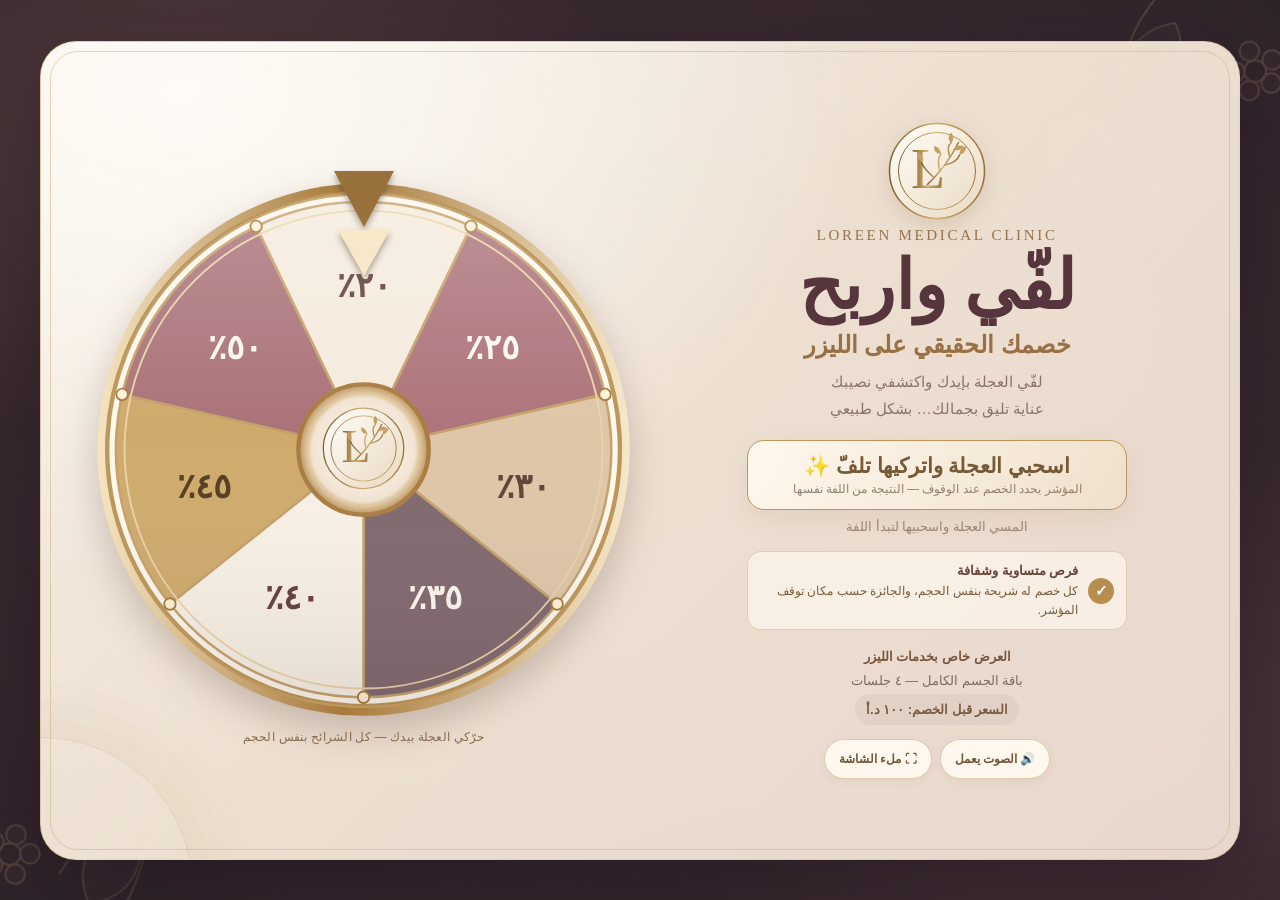
==== commit 704b02f0: "Align equal prize sectors with the wheel pointer" ====
--- a/loreen-wheel/index.html
+++ b/loreen-wheel/index.html
@@ -128,7 +128,7 @@
 function normDelta(angle){return ((angle+540)%360)-180}
 function numberAr(value){return value.toLocaleString("ar-JO")}
 prizes.forEach(function(prize,index){
-  const start=index*segmentAngle,end=(index+1)*segmentAngle,mid=(start+end)/2;
+  const start=index*segmentAngle-segmentAngle/2,end=(index+1)*segmentAngle-segmentAngle/2,mid=(start+end)/2;
   sectors.push({prize:prize,start:start,end:end});
   const p1=polar(228,start),p2=polar(228,end),path=document.createElementNS(svgNS,"path");
   path.setAttribute("d","M 250 250 L "+p1[0]+" "+p1[1]+" A 228 228 0 0 1 "+p2[0]+" "+p2[1]+" Z");
@@ -138,9 +138,9 @@
   const studPoint=polar(228,start),stud=document.createElementNS(svgNS,"circle");
   stud.setAttribute("cx",studPoint[0]);stud.setAttribute("cy",studPoint[1]);stud.setAttribute("r","5.3");stud.setAttribute("fill","#fff3d8");stud.setAttribute("stroke","#a77b3e");stud.setAttribute("stroke-width","1.7");studs.appendChild(stud)
 });
-let current=-segmentAngle/2,busy=false,drag=null,soundOn=true,audioContext=null,lastTickIndex=0;
+let current=0,busy=false,drag=null,soundOn=true,audioContext=null,lastTickIndex=0;
 wheel.style.transform="rotate("+current+"deg)";
-function sectorAtPointer(){const angle=wrap(-current);for(let i=0;i<sectors.length;i++){if(angle>=sectors[i].start&&angle<sectors[i].end)return i}return sectors.length-1}
+function sectorAtPointer(){const angle=wrap(-current+segmentAngle/2);return Math.min(sectors.length-1,Math.floor(angle/segmentAngle))}
 function vibrate(pattern){if(typeof navigator!=="undefined"&&typeof navigator.vibrate==="function"){try{navigator.vibrate(pattern)}catch{}}}
 function tone(frequency,duration,volume,delay){
   if(!soundOn)return;
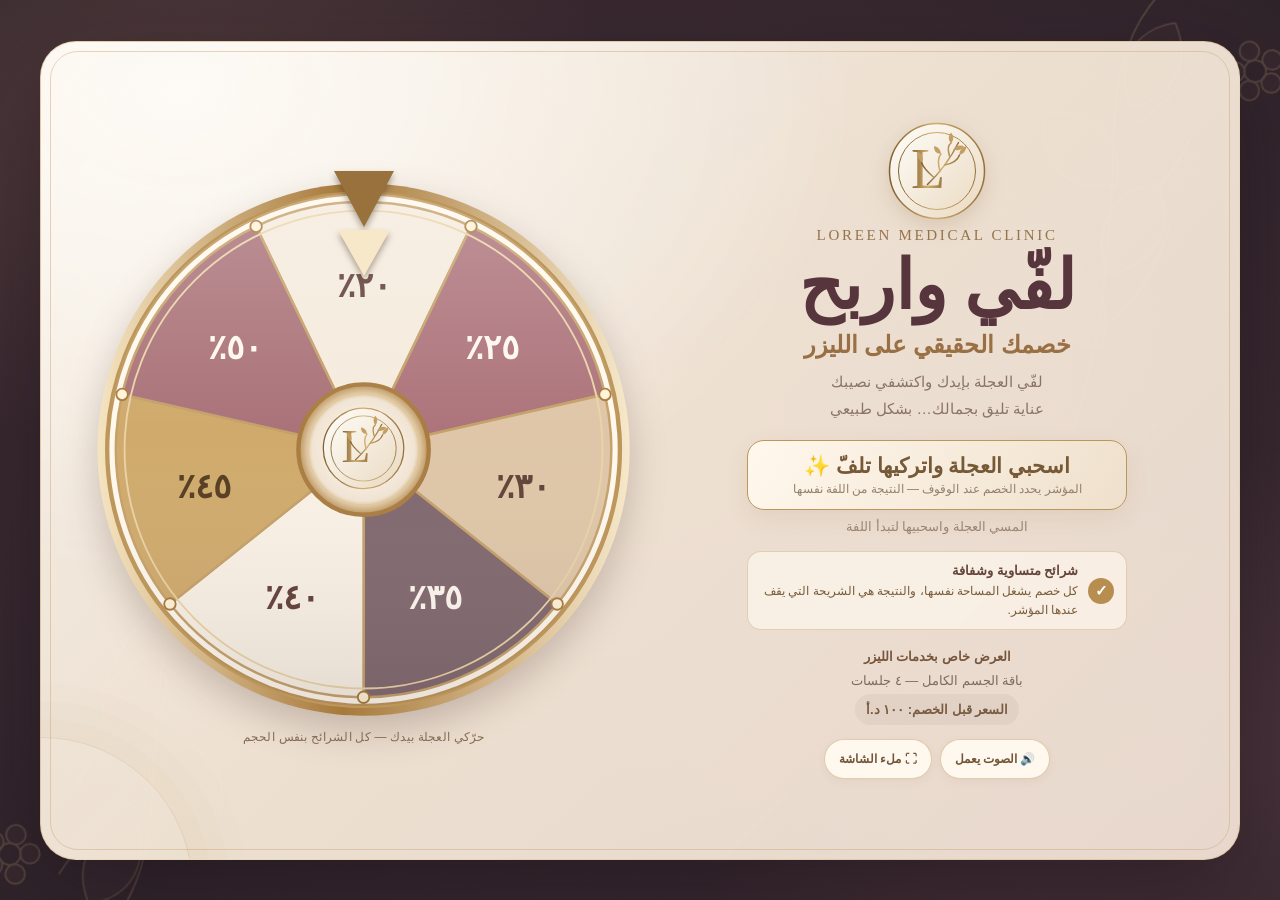
==== commit ab716c67: "Clarify equal wheel sectors and actual pointer result" ====
--- a/loreen-wheel/index.html
+++ b/loreen-wheel/index.html
@@ -90,7 +90,7 @@
     <p class="tagline">لفّي العجلة بإيدك واكتشفي نصيبك<br>عناية تليق بجمالك… بشكل طبيعي</p>
     <div class="gesture"><strong>اسحبي العجلة واتركيها تلفّ ✨</strong><span>المؤشر يحدد الخصم عند الوقوف — النتيجة من اللفة نفسها</span></div>
     <p class="hint" id="hint" aria-live="polite">المسي العجلة واسحبيها لتبدأ اللفة</p>
-    <div class="trust" aria-label="فرص متساوية ونتيجة حسب مؤشر العجلة"><span class="trust-mark" aria-hidden="true">✓</span><p><strong>فرص متساوية وشفافة</strong><br>كل خصم له شريحة بنفس الحجم، والجائزة حسب مكان توقف المؤشر.</p></div>
+    <div class="trust" aria-label="شرائح متساوية ونتيجة حسب مؤشر العجلة"><span class="trust-mark" aria-hidden="true">✓</span><p><strong>شرائح متساوية وشفافة</strong><br>كل خصم يشغل المساحة نفسها، والنتيجة هي الشريحة التي يقف عندها المؤشر.</p></div>
     <div class="notes"><strong>العرض خاص بخدمات الليزر</strong><br><span>باقة الجسم الكامل — ٤ جلسات</span><br><span class="base-price">السعر قبل الخصم: ١٠٠ د.أ</span></div>
     <div class="controls"><button class="secondary" id="sound" type="button" aria-pressed="true">🔊 الصوت يعمل</button><button class="secondary" id="full" type="button">⛶ ملء الشاشة</button><button class="secondary" id="install" type="button" hidden>＋ تثبيت التطبيق</button></div>
   </section>
@@ -110,7 +110,7 @@
 <div class="overlay" id="overlay" role="dialog" aria-modal="true" aria-labelledby="won">
   <div class="result"><div class="small">LOREEN MEDICAL CLINIC</div><h2 id="won">مبروك! هذا خصمك من لورين</h2><div class="discount" id="discountBig">٢٠٪</div><p class="result-intro">هذه هي الشريحة التي توقف عندها المؤشر<br>خصمك على باقة الجسم الكامل — ٤ جلسات ليزر</p>
     <div class="pricecard"><div class="price-row"><span>السعر قبل الخصم</span><strong id="beforePrice">١٠٠ د.أ</strong></div><div class="price-row"><span>نسبة الخصم</span><strong id="discount">٢٠٪</strong></div><div class="price-row final"><span>السعر بعد الخصم</span><strong id="finalPrice">٨٠ د.أ</strong></div></div>
-    <p class="fairness-note">النتيجة مثبتة من زاوية توقف العجلة. كل نسبة لها شريحة متساوية.</p><button class="spinbtn" id="again" type="button">إغلاق</button><div class="footer">ENHANCING YOU, NATURALLY</div>
+    <p class="fairness-note">لا يُختار خصم مسبقًا؛ النتيجة تطابق مكان توقف العجلة. وكل الشرائح بنفس المساحة.</p><button class="spinbtn" id="again" type="button">إغلاق</button><div class="footer">ENHANCING YOU, NATURALLY</div>
   </div>
 </div>
 <script>
